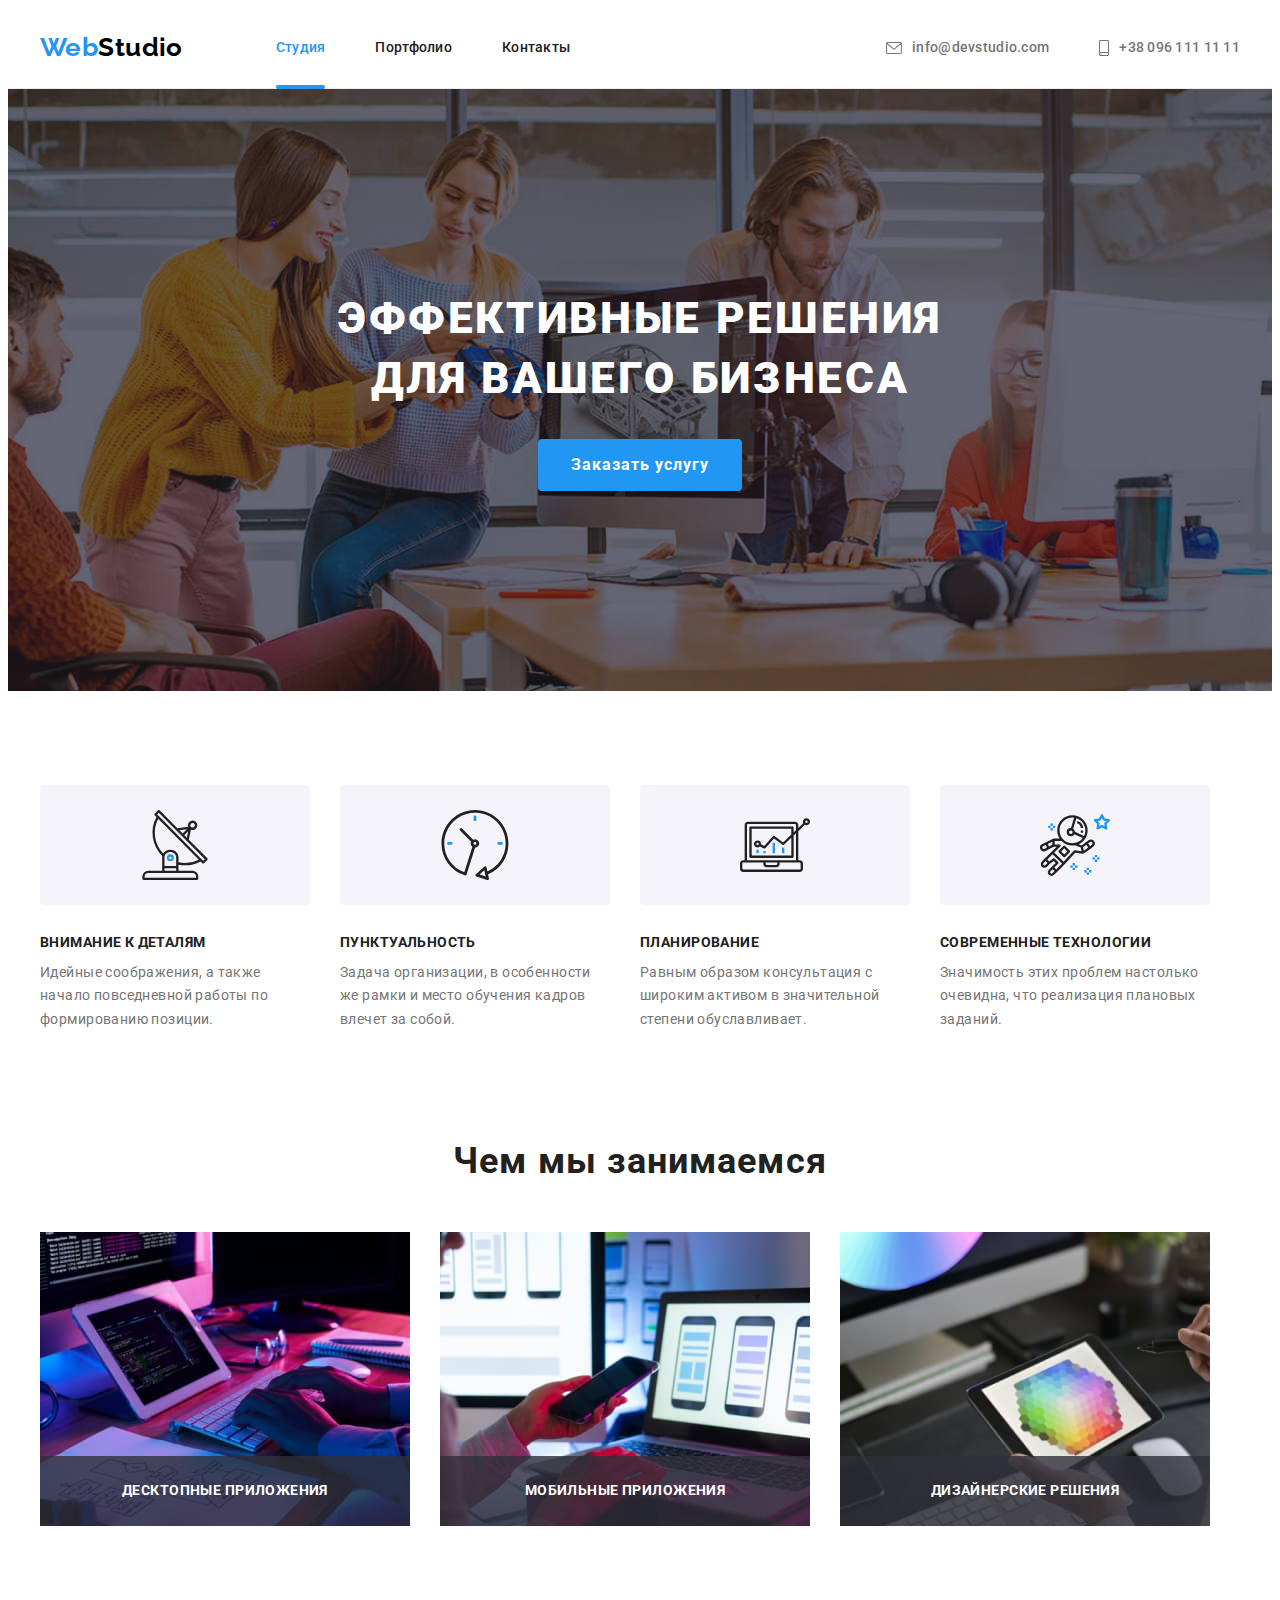
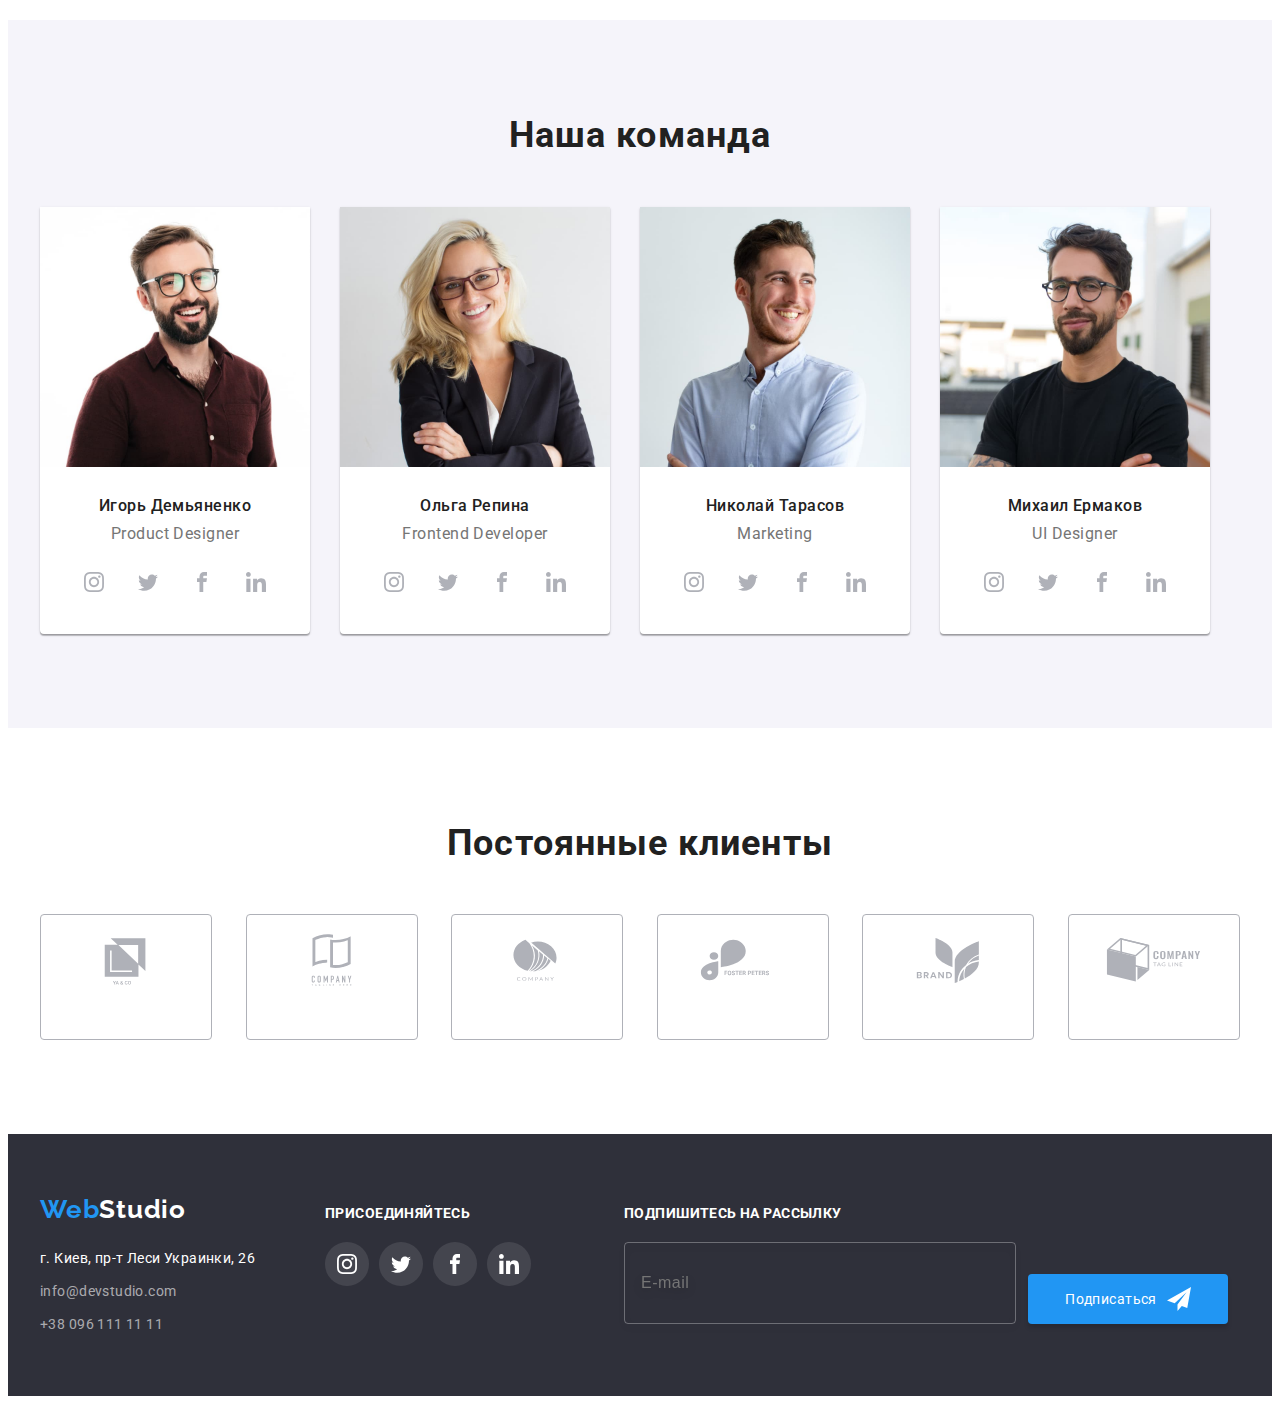
==== index.html @ 2b1c8b87 "add files" ====
<!DOCTYPE html>
<html lang="ru">
<head>
    <meta charset="UTF-8">
    <meta http-equiv="X-UA-Compatible" content="IE=edge">
    <meta name="viewport" content="width=device-width, initial-scale=1.0">
    <title>Главная страница</title>
    <link href="https://fonts.googleapis.com/css2?family=Raleway:wght@700&family=Roboto:wght@400;500;700;900&display=swap" rel="stylesheet">
    <link rel="stylesheet" href="https://cdnjs.cloudflare.com/ajax/libs/modern-normalize/1.1.0/modern-normalize.min.css" integrity="sha512-wpPYUAdjBVSE4KJnH1VR1HeZfpl1ub8YT/NKx4PuQ5NmX2tKuGu6U/JRp5y+Y8XG2tV+wKQpNHVUX03MfMFn9Q==" crossorigin="anonymous" referrerpolicy="no-referrer" />
    <link rel="stylesheet" href="./css/styles.css">
</head>
<body>
   
    <!-- Шапка сайта -->
    <header class="main-nav">
        <div class="container main-menu">
            <nav>
                <a href="./index.html" class="logo">Web<span class="half-logo">Studio</span></a>

                <ul class="site-nav">
                    <li class="site-nav__item item"><a href="./index.html" class="site-nav__link list current">Студия
                    </a></li>
                    <li class="site-nav__item item"><a href="./portfolio.html" class="site-nav__link list">Портфолио</a></li>
                    <li class="site-nav__item item"><a href="" class="site-nav__link list">Контакты</a></li>
                </ul>
            </nav>

            <ul class="contact-nav">
                <li class="item email contact-item"><a href="mailto:info@devstudio.com" class="contact-mail list">
                    <svg class="mail-icon" width="16" height="12">
                        <use href="./images/icons.svg#icon-envelope"></use>
                      </svg>
                    info@devstudio.com</a></li>
                <li class="item contact-item"><a href="tel:380961111111" class="contact-phone list">
                    <svg class="phone-icon" width="10" height="16">
                        <use href="./images/icons.svg#icon-smartphone"></use>
                    </svg>
                    +38 096 111 11 11</a></li>
            </ul>

        </div>
    </header>


    <main>

        <!-- Эффективные решения для вашего бизнеса -->
        <section class="hero">
            <div class="container overlay">
                <h1 class="hero-title">Эффективные решения для вашего бизнеса</h1>
                <button type="button" class="button hero-button" data-modal-open>Заказать услугу</button>
            </div>
        </section>

        <!-- Особенности -->
        <section class="section feature">
            <div class="container">
                <h2 class="section-title visually-hidden">Особенности</h2>
                <ul class="feature-list">
                    <li class="item">
                        <div class="svg-container">
                            <svg class="antenna-icon" width="70" height="70">
                                <use href="./images/icons.svg#icon-antenna"></use>
                            </svg>
                        </div>
                        <h3 class="title">Внимание к деталям</h3>
                        <p class="paragraph">Идейные соображения, а также начало повседневной работы по формированию позиции.</p>
                    </li>
                    <li class="item">
                        <div class="svg-container">
                            <svg class="clock-icon" width="70" height="70">
                                <use href="./images/icons.svg#icon-clock"></use>
                            </svg>
                        </div>
                        <h3 class="title">Пунктуальность</h3>
                        <p class="paragraph">Задача организации, в особенности же рамки и место обучения кадров влечет за собой.</p>
                    </li>
                    <li class="item">
                        <div class="svg-container">
                            <svg class="diagram-icon" width="70" height="70">
                                <use href="./images/icons.svg#icon-diagram"></use>
                            </svg>
                        </div>
                        <h3 class="title">Планирование</h3>
                        <p class="paragraph">Равным образом консультация с широким активом в значительной степени обуславливает.</p>
                    </li>
                    <li class="item">
                        <div class="svg-container">
                            <svg class="astronaut-icon" width="70" height="70">
                                <use href="./images/icons.svg#icon-astronaut"></use>
                            </svg>
                        </div>
                        <h3 class="title">Современные технологии</h3>
                        <p class="paragraph">Значимость этих проблем настолько очевидна, что реализация плановых заданий.</p>
                    </li>
                </ul>
            </div>
        </section>

        <!-- Чем мы занимаемся -->
        <section class="section profession">
            <div class="container">
                <h2 class="section-title">Чем мы занимаемся</h2>
                <ul class="profession-list">
                    <li class="item work-tab">
                      <div class="work-tab">
                        <img src="./images/what_are_we_doing_1.jpg" alt="Создания алгоритмов решения проблем" width="370">
                        <p class="work-top-text">Десктопные приложения</p>
                    </div>
                    </li>
                    <li class="item work-tab">
                      <img src="./images/what_are_we_doing_2.jpg" alt="Создания адаптивных сайтов" width="370">
                      <p class="work-top-text">Мобильные приложения</p>
                    </li>
                    <li class="item work-tab">
                      <img src="./images/what_are_we_doing_3.jpg" alt="Дизайн сайтов" width="370">
                      <p class="work-top-text">Дизайнерские решения</p>
                    </li>
                </ul>
            </div>
        </section>

        <!-- Наша команда -->
        <section class="section team">
            <div class="container">
                <h2 class="section-title">Наша команда</h2>
                <ul class="team-list">
                    <li class="team-card">
                        <img src="./images/our_team_1.jpg" alt="Игорь Демьяненко" width="270">
                        <div class="team-container">
                            <h3>Игорь Демьяненко</h3>
                            <p>Product Designer</p>
                            <ul class="team-soc-list list">
                                <li class="team-soc-item"><a href="" class="team-soc-link link">
                                    <svg class="team-soc-icon" width="20" height="20">
                                        <use href="./images/icons.svg#icon-instagram"></use>
                                    </svg>
                                </a></li>
                                <li class="team-soc-item"><a href="" class="team-soc-link link">
                                    <svg class="team-soc-icon" width="20" height="20">
                                        <use href="./images/icons.svg#icon-twitter"></use>
                                    </svg>
                                </a></li>
                                <li class="team-soc-item"><a href="" class="team-soc-link link">
                                    <svg class="team-soc-icon" width="20" height="20">
                                        <use href="./images/icons.svg#icon-facebook" width="20" height="20"></use>
                                    </svg>
                                </a></li>
                                <li class="team-soc-item"><a href="" class="team-soc-link link">
                                    <svg class="team-soc-icon" width="20" height="20">
                                        <use href="./images/icons.svg#icon-linkedin"></use>
                                    </svg>
                                </a></li>
                            </ul>
                        </div>
                    </li>
                    <li class="team-card">
                        <img src="./images/our_team_2.jpg" alt="Ольга Репина" width="270">
                        <div class="team-container">
                            <h3>Ольга Репина</h3>
                            <p>Frontend Developer</p>
                            <ul class="team-soc-list list">
                                <li class="team-soc-item"><a href="" class="team-soc-link link">
                                    <svg class="team-soc-icon" width="20" height="20">
                                        <use href="./images/icons.svg#icon-instagram"></use>
                                    </svg>
                                </a></li>
                                <li class="team-soc-item"><a href="" class="team-soc-link link">
                                    <svg class="team-soc-icon" width="20" height="20">
                                        <use href="./images/icons.svg#icon-twitter"></use>
                                    </svg>
                                </a></li>
                                <li class="team-soc-item"><a href="" class="team-soc-link link">
                                    <svg class="team-soc-icon" width="20" height="20">
                                        <use href="./images/icons.svg#icon-facebook" width="20" height="20"></use>
                                    </svg>
                                </a></li>
                                <li class="team-soc-item"><a href="" class="team-soc-link link">
                                    <svg class="team-soc-icon" width="20" height="20">
                                        <use href="./images/icons.svg#icon-linkedin"></use>
                                    </svg>
                                </a></li>
                            </ul>
                        </div>
                    </li>
                    <li class="team-card">
                        <img src="./images/our_team_3.jpg" alt="Николай Тарасов" width="270">
                        <div class="team-container">
                            <h3>Николай Тарасов</h3>
                            <p>Marketing</p>
                            <ul class="team-soc-list list">
                                <li class="team-soc-item"><a href="" class="team-soc-link link">
                                    <svg class="team-soc-icon" width="20" height="20">
                                        <use href="./images/icons.svg#icon-instagram"></use>
                                    </svg>
                                </a></li>
                                <li class="team-soc-item"><a href="" class="team-soc-link link">
                                    <svg class="team-soc-icon" width="20" height="20">
                                        <use href="./images/icons.svg#icon-twitter"></use>
                                    </svg>
                                </a></li>
                                <li class="team-soc-item"><a href="" class="team-soc-link link">
                                    <svg class="team-soc-icon" width="20" height="20">
                                        <use href="./images/icons.svg#icon-facebook" width="20" height="20"></use>
                                    </svg>
                                </a></li>
                                <li class="team-soc-item"><a href="" class="team-soc-link link">
                                    <svg class="team-soc-icon" width="20" height="20">
                                        <use href="./images/icons.svg#icon-linkedin"></use>
                                    </svg>
                                </a></li>
                            </ul>
                        </div>
                    </li>
                    <li class="team-card">
                        <img src="./images/our_team_4.jpg" alt="Михаил Ермаков" width="270">
                        <div class="team-container">
                            <h3>Михаил Ермаков</h3>
                            <p>UI Designer</p>
                            <ul class="team-soc-list list">
                                <li class="team-soc-item"><a href="" class="team-soc-link link">
                                    <svg class="team-soc-icon" width="20" height="20">
                                        <use href="./images/icons.svg#icon-instagram"></use>
                                    </svg>
                                </a></li>
                                <li class="team-soc-item"><a href="" class="team-soc-link link">
                                    <svg class="team-soc-icon" width="20" height="20">
                                        <use href="./images/icons.svg#icon-twitter"></use>
                                    </svg>
                                </a></li>
                                <li class="team-soc-item"><a href="" class="team-soc-link link">
                                    <svg class="team-soc-icon" width="20" height="20">
                                        <use href="./images/icons.svg#icon-facebook" width="20" height="20"></use>
                                    </svg>
                                </a></li>
                                <li class="team-soc-item"><a href="" class="team-soc-link link">
                                    <svg class="team-soc-icon" width="20" height="20">
                                        <use href="./images/icons.svg#icon-linkedin"></use>
                                    </svg>
                                </a></li>
                            </ul>
                    </div>
                    </li>
                </ul>
            </div>
        </section>
        <section class="clients section">
          <div class="container">
            <h2 class="section-title">Постоянные клиенты</h2>
            <ul class="clients-list list">
              <li class="clients-item">
                <a href="" class="clients-link link">
                  <svg class="clients-icon" width="106" height="60">
                    <use href="./images/icons.svg#logo-1"></use>
                  </svg>
                </a>
              </li>
              <li class="clients-item">
                <a href="" class="clients-link link">
                  <svg class="clients-icon" width="106" height="60">
                    <use href="./images/icons.svg#logo-2"></use>
                  </svg>
                </a>
              </li>
              <li class="clients-item">
                <a href="" class="clients-link link">
                  <svg class="clients-icon" width="106" height="60">
                    <use href="./images/icons.svg#logo-3"></use>
                  </svg>
                </a>
              </li>
              <li class="clients-item">
                <a href="" class="clients-link link">
                  <svg class="clients-icon" width="106" height="60">
                    <use href="./images/icons.svg#logo-4"></use>
                  </svg>
                </a>
              </li>
              <li class="clients-item">
                <a href="" class="clients-link link">
                  <svg class="clients-icon" width="106" height="60">
                    <use href="./images/icons.svg#logo-5"></use>
                  </svg>
                </a>
              </li>
              <li class="clients-item">
                <a href="" class="clients-link link">
                  <svg class="clients-icon" width="106" height="60">
                    <use href="./images/icons.svg#logo-6"></use>
                  </svg>
                </a>
              </li>
            </ul>
          </div>
        </section>
    </main>    

    <!-- Подвал сайту -->
    <footer class="footer">
        <div class="container footer-flex">

          <div>
            <a href="index.html" class="footer-logo link"><span class="footer-half-logo">Web</span>Studio</a>
            <address>
              <p class="footer-address">г. Киев, пр-т Леси Украинки, 26</p>
            </address>
            <ul class="footer-list">
              <li class="footer-item">
                <a href="mailto:info@devstudio.com" class="footer-post link">info@devstudio.com</a>
              </li>
              <li><a href="tel:+380961111111" class="footer-tel link">+38 096 111 11 11</a></li>
            </ul>
          </div>

          <div class="footer-soc">
            <h3 class="footer-soc-title">присоединяйтесь</h3>
            <ul class="footer-soc-list">
              <li class="footer-soc-item">
                <a href="" class="footer-soc-link link">
                  <svg class="footer-soc-icon" width="20" height="20">
                    <use href="./images/icons.svg#icon-instagram"></use>
                  </svg>
                </a>
              </li>
              <li class="footer-soc-item">
                <a href="" class="footer-soc-link link">
                  <svg class="footer-soc-icon" width="20" height="20">
                    <use href="./images/icons.svg#icon-twitter"></use>
                  </svg>
                </a>
              </li>
              <li class="footer-soc-item">
                <a href="" class="footer-soc-link link">
                  <svg class="footer-soc-icon" width="20" height="20">
                    <use href="./images/icons.svg#icon-facebook"></use>
                  </svg>
                </a>
              </li>
              <li class="footer-soc-item">
                <a href="" class="footer-soc-link link">
                  <svg class="footer-soc-icon" width="20" height="20">
                    <use href="./images/icons.svg#icon-linkedin"></use>
                  </svg>
                </a>
              </li>
            </ul>
          </div>

          <div class="footer-mailing">
            <h3 class="footer-mailing-title">Подпишитесь на рассылку</h3>
            <form class="form-mailing">
              <input type="email" 
              placeholder="E-mail" 
              name="footer-mail" 
              class="footer-mail">
              <button type="submit" class="button footer-button">Подписаться
                <svg class="send-icon" width="24" height="24">
                  <use href="./images/icons.svg#icon-send-telegram"></use>
                </svg>
              </button>
            </form>
          </div>

        </div>
      </footer>
      
      <div class="backdrop is-hidden" data-modal>
        <div class="modal">
          <button data-modal-close type="button" class="close-button">
            <svg class="modal-icon" width="18" height="18">
              <use href="./images/icons.svg#icon-close"></use>
            </svg>
          </button>

          <p class="modal-title">Оставьте, свои данные, мы вам перезвоним</p>
          <form class="modal-form">
            <div class="form-field">   
              <label for="name" class="form-label">Имя</label>  
              <div class="input-wrap">   
                <input 
                type="text" 
                class="modal-input" 
                name="user-name" 
                id="user-name"
                required>
                <svg class="form-icon" width="15" height="12">
                  <use href="./images/icons.svg#icon-person"></use>
              </svg>
            </div>   
            </div>

            <div class="form-field">  
              <label for="phone" class="form-label">Телефон</label>
              <div class="input-wrap">   
                <input 
                type="tel" 
                class="modal-input"  
                name="user-phone" 
                id="user-phone"
                required>
                <svg class="form-icon" width="15" height="12">
                  <use href="./images/icons.svg#icon-phone"></use>
              </svg>
            </div>  
            </div>

            <div class="form-field">  
              <label for="user-email" class="form-label">Почта</label>
              <div class="input-wrap"> 
                <input 
                type="email" 
                class="modal-input" 
                name="user-email" 
                id="user-email"
                required>
                <svg class="form-icon" width="15" height="12">
                  <use href="./images/icons.svg#icon-email"></use>
              </svg>
            </div>
            </div>

            <div class="form-field">  
              <label for="modal-text" class="form-label">Комментарий</label>
              <textarea 
              name="modal-text" 
              id="modal-text" 
              class="modal-text"
              placeholder="Введите текст"></textarea>
            </div>
            

            <div class="form-field modal-check">  
              <input 
              type="checkbox"
              id="privacy"
              class="input-check visually-hidden"
              name="privacy">
              <label for="privacy" class="check-text">
                <span>
                  <svg class="check-icon" width="16" height="15">
                    <use href="./images/icons.svg#icon-check"></use>
                </svg>
                </span>
                Соглашаюсь с рассылкой и принимаю&nbsp<a href="">Условия договора</a></label>
            </div>

            <button type="submit" class="modal-button">Отправить</button>
          </form>
        </div>
      </div>
      <script src="./js/modal.js"></script>
</body>
</html>
---- css/styles.css ----
:root{
    --primary-text-color:#212121;
    --primary-bg-color:#FFFFFF;
    --accent-color:#2196F3;
    --secondary-text-color:#757575;
    --secondary-bg-color:#2F303A;

}

body{
    background:var(--primary-bg-color);
    color: var(--secondary-text-color);
    font-family: Roboto, sans-serif;
    letter-spacing: 0.03em;
    font-size: 14px;
}

a{
    text-decoration: none;
}

img{
    display: block;
    max-width: 100%;
    height: auto;
}

ul{
    list-style: none;
    margin: 0;
    padding: 0;
}

.visually-hidden { 
    position: absolute; 
    width: 1px; 
    height: 1px; 
    margin: -1px; 
    border: 0; 
    padding: 0; 
    white-space: nowrap; 
    clip-path: inset(100%); 
    clip: rect(0 0 0 0); 
    overflow: hidden; 
}

/* Основной контейнер */
.container{
    width: 1200px;
    padding-left: 15px;
    padding-right: 15px;
    margin-left: auto;
    margin-right: auto;
}

/* Section */
.section-title{
    margin-top:0;
    margin-bottom:50px;
    color: var(--primary-text-color);
    
    font-weight: 700;
    font-size: 36px;
    line-height: 1.17;
    text-align: center;
    letter-spacing: 0.03em;
}
/* Header */
header{
    border-bottom:1px solid #ECECEC;
        align-items: center;
        margin-top: 0;
    }
.main-menu{
    display: flex;
}
/* Logo */
.logo{
    display: block;
    margin-right: 93px;
    padding: 24px 0 25px 0;
    color: var(--accent-color);
    font-family: Raleway, normal;
    font-size: 26px;
    line-height: 1.19;
    font-weight: 700;
}

.half-logo{
    color: #000000;
}

/* Site nav */
nav{
    display: flex;
    align-items: center;
}

.main-nav{
    display: flex;
    align-items: center;
}

.email{
    margin-right: 50px;
}

.contact-mail,
.contact-phone {
  display: flex;
  align-items: center;
  padding: 32px 0;

  color: var(--secondary-text-color);
}

.contact-mail:hover,
.contact-phone:hover,
.contact-mail:focus,
.contact-phone:focus {
  color: var(--accent-color);
}

.mail-icon,
.phone-icon {
  margin-right: 10px;
  fill: currentColor;
}
.site-nav.current {
    color: var(--accent-color);
  }

.site-nav{
    display: flex;
    margin:0; 
}

.site-nav .item + .item {
	margin-left: 50px;
}

.site-nav .list{
    position: relative;
  
    transition-property: color;
    transition-duration: 250ms;
    transition-timing-function: cubic-bezier(0.4, 0, 0.2, 1);

    display: block;
    padding:32px 0;
    color: var(--primary-text-color);
    font-weight: 500;
    font-size: 14px;
    line-height: 1.14;
    letter-spacing: 0.02em;
}

.site-nav .list.current::after {
    position: absolute;
    bottom: -1px;
    left: 0;

    content: '';
    width: 100%;
    height: 4px;
    background-color: var(--accent-color);
    border-radius: 2px;
}

.site-nav .list:hover,
.site-nav .list:focus {
  color: var(--accent-color);
}

.contact-nav{
    display: flex;
    margin-left: auto;
}

.contact-nav .item:not(:last-child){
    margin-right: 50px;
}
.site-nav .list.current,
.contact-nav .list.current{
    color:var(--accent-color);
}

.contact-nav .list:hover,
.contact-nav .list:focus{
    color:var(--accent-color);
}

.contact-nav .list{
    display: flex;
    padding: 32px 0; 
    color: var(--secondary-text-color);
    font-weight: 500;
    font-size: 14px;
    line-height: 1.14;
    letter-spacing: 0.02em;
}
  
/* Hero */
.hero{
    padding: 200px 0;
    text-align: center;     
    background-color: var(--secondary-bg-color);
    background-image: linear-gradient(
        rgba(47, 48, 58, 0.4),
        rgba(47, 48, 58, 0.4)
         ), 
        url(../images/overlay.jpg);
    background-repeat: no-repeat;
    background-position: center;
    background-size: cover;
    letter-spacing: 0.06em;
}

.hero-title {
    padding:0;
    margin: 0 auto 30px auto;
    width: 696px;
    color: var(--primary-bg-color);
    font-weight: 900;
    font-size: 44px;
    line-height: 1.36;
    letter-spacing: 0.06em;
    text-transform: uppercase;
    text-align: center;
    margin-bottom: 30px;
}

/* Button */
.button{
    border-radius: 4px;
    min-width: 200px;
    padding: 10px 32px;
    background-color: var(--accent-color);
    cursor: pointer;
    margin: 0 auto;
    display: block;
    font-family: inherit;
    border: 1px solid transparent;
}
.hero-button{
    color:var(--primary-bg-color);
    text-align: center;
    font-weight: 700;
    font-size: 16px;
    line-height: 1.87;
    display: flex;
    align-items: center;
    text-align: center;
    letter-spacing: 0.06em;
}

.hero-button:hover,
.hero-button:focus{
    background-color:#188CE8;
}

.modal-button:hover,
.modal-button:focus{
    background-color:#188CE8;
}

.modal-button{
    border-radius: 4px;
    min-width: 200px;
    color:var(--primary-bg-color);
    font-weight: 700;
    font-size: 16px;
    line-height: 1.87;

    display: flex;
    align-items: center;
    text-align: center;
    letter-spacing: 0.06em;

    padding: 10px 55px 10px 56px;
    background-color: var(--accent-color);
    cursor: pointer;
    margin: 0 auto;
    display: block;
    font-family: inherit;
    border: 1px solid transparent;

box-shadow: 0px 4px 4px rgba(0, 0, 0, 0.15);
border-radius: 4px;
  
/* width: 89px;
height: 30px; */
}

.footer-button{
    display: flex;
  align-items: center;
  justify-content: center;
  padding: 0;
    width: 200px;
    height: 50px;
    background: #2196F3;
    box-shadow: 0px 4px 4px rgba(0, 0, 0, 0.15);
    border-radius: 4px;
    cursor: pointer;
    margin-left: 12px;
    color: white;

    font-size: 14px;
    line-height: 1.72;
    letter-spacing: 0.03em;
    font:inherit;
  
}

.send-icon {
    margin-left: 10px;
  }

/* Feature */
.feature{
    padding: 94px 0;
}
.feature-list{
    display: flex;
    margin: 0;
    padding:0;
}

.feature-list .item{
    width: 270px;
    
}
.feature-list .item+ .item {
margin-left: 30px;
}

.feature-list .title{
    margin-top:0;
    margin-bottom: 10px;

    color: var(--primary-text-color);
    font-weight: 700;
    font-size: 14px;
    line-height: 1.14;
    letter-spacing: 0.03em;
    text-transform: uppercase;
}

.feature-list p{
    margin-top:0;

    font-size: 14px;
    line-height: 1.71;
    letter-spacing: 0.03em;
    color: var(--secondary-text-color);
}

.svg-container {
    display: flex;
    justify-content: center;
    align-items: center;
  
    margin-bottom: 30px;
    height: 120px;
  
    background-color: #f5f4fa;
    border-radius: 4px;
    
  }
/* Чем занимашся */
.profession{
    padding-bottom: 94px;
}
.profession ul{
    display:flex;
    flex-wrap: wrap;
}

.profession-list .item:not(:last-child){
    margin-right: 30px;
}

 
.work-tab {
    position: relative;
}

.work-top-text {
    position: absolute;
    bottom: 0;
    left: 0;

    display: flex;
    align-items: center;
    justify-content: center;

    width: 100%;
    height: 70px;

    margin: 0;
    padding: 0;
    font-weight: 700;
    font-size: 14px;
    line-height: 1.14;
    letter-spacing: 0.03em;
    text-transform: uppercase;

    background-color: rgba(47, 48, 58, 0.8);
    color: var(--primary-bg-color);
}

/* Our team */
.team{
    padding: 94px 0;
    background-color: #F5F4FA;
}
.team .container {
    flex-direction: column;
}

.team ul{
    display:flex;
}

.team-card{
    background: var(--primary-bg-color);
    width: 270px;
        overflow: hidden;

}
.team-list .team-card:not(:last-child){
    margin-right: 30px;
}

.team-container{
    padding: 30px 0;
}
.team-card{
    box-shadow: 0px 1px 3px rgba(0, 0, 0, 0.12), 0px 1px 1px rgba(0, 0, 0, 0.14), 0px 2px 1px rgba(0, 0, 0, 0.2);
    border-radius: 0px 0px 4px 4px;
}

.team-card h3{
    padding: 0;
    margin: 0  0 10px 0;
    font-weight: 500;
    font-size: 16px;
    line-height: 1.18;
    text-align: center;
    letter-spacing: 0.03em;
    color: var(--primary-text-color);
}

.team-card p{
    margin: 0;
    padding: 0;
    font-size: 16px;
    line-height: 1.18;
    text-align: center;
    letter-spacing: 0.03em;
    color: var(--secondary-text-color);
}
.team-soc-list{
    display:flex;
    margin-top: 16px;
    justify-content: center;
}

.team-soc-link{
    transition-property: color, background-color;
    transition-duration: 250ms;
    transition-timing-function: cubic-bezier(0.4, 0, 0.2, 1);

    display:flex;
    align-items: center;
    justify-content: center;
    width: 100%;
    height: 100%;
    border-radius: 50%;
}

.team-soc-item{
    width: 44px;
    height: 44px;
    margin-left: 10px;
}

.team-soc-icon{
    fill:#AFB1B8;
}

.team-soc-item:first-child{
    margin-left: 0;
}

.team-soc-link:hover, 
.team-soc-link:focus {
    background-color: var(--accent-color);
}

.team-soc-link:hover .team-soc-icon, 
.team-soc-link:focus .team-soc-icon{
    fill:var(--primary-bg-color);
}


/* CLIENTS */
.clients {
    padding: 94px 0;
    background: var(--primary-bg-color);
  }

.clients-list {
  display: flex;
  flex-wrap: wrap;
  justify-content: space-between;

}

.clients-link {
transition-property: color, background-color;
transition-duration: 250ms;
transition-timing-function: cubic-bezier(0.4, 0, 0.2, 1);

  display: flex;
  width: 170px;
  height: 92px;
  padding-top: 16px;
  padding-bottom: 16px;
  justify-content: center;
  border: 1px solid #AFB1B8;
  border-radius: 4px;
  color: #AFB1B8;
}

.clients-icon {
  fill: currentColor;

}

.clients-link:hover,
.clients-link:focus {
  border: 1px solid var(--accent-color);
  color: var(--accent-color);
  outline: none;
}

/* Footer */
.footer {
    padding-top: 60px;
    padding-bottom: 60px;
    background-color: var(--secondary-bg-color) 
  }
  
  .footer-flex {
    display: flex;
    align-items: baseline;
  }
  .footer-half-logo{
    color: var(--accent-color);
  }

  .footer-logo {
    display: inline-block;
    margin-bottom: 20px;
  
    font-family: 'Raleway';
    font-weight: 700;
    font-size: 26px;
    line-height: 1.2;
    letter-spacing: 0.03em;
  
    color: var(--primary-bg-color);
  }
  
  address {
    font-style: normal;
    margin: 0;
  }
  
  .footer-address {
    margin:0 0 9px 0;
    font-size: 14px;
    line-height: 1.72;
    letter-spacing: 0.03em;
  
    color: var(--primary-bg-color);
  }
  
  .footer-post,
  .footer-tel {
    font-size: 14px;
    line-height: 1.72;
    letter-spacing: 0.03em;
  
    color: rgba(255, 255, 255, 0.6);
  }
  
  .footer-post:hover,
  .footer-post:focus {
    color: var(--accent-color);
  }
  
  .footer-tel:hover,
  .footer-tel:focus {
    color: var(--accent-color);
  }
  
  .footer-soc {
    margin-left: 70px;
  }
  
  .footer-soc-list {
    display: flex;
  }
  
  .footer-item:not(:last-child) {
    margin-bottom: 9px;
  }
  
  .footer-soc-title,
  .footer-mailing-title {
    margin-bottom: 20px;
    margin-top: 0;
  
    font-size: 14px;
    line-height: 1.14;
    letter-spacing: 0.03em;
    text-transform: uppercase;
  
    color: var(--primary-bg-color);
  }
  
  .footer-soc-item {
    width: 44px;
    height: 44px;
    margin-left: 10px;
  }
  
  .footer-soc-item:first-child {
    margin-left: 0;
  }
  
  .footer-soc-link {
    transition-property: color, background-color;
    transition-duration: 250ms;
    transition-timing-function: cubic-bezier(0.4, 0, 0.2, 1);
    
    display: flex;
    align-items: center;
    justify-content: center;
  
    width: 100%;
    height: 100%;
  
    border-radius: 50%;
    color: var(--primary-bg-color);
    background-image: radial-gradient(rgba(255, 255, 255, 0.1), rgba(255, 255, 255, 0.1));
  }
  
  .footer-soc-icon {
    fill: currentColor;
  }
  
  .footer-soc-link:hover,
  .footer-soc-link:focus {
    background-color: var(--accent-color);
    color: var(--primary-bg-color);
  }
.form-mailing{
    display: flex;
    align-items: flex-end;
}
.footer-mail-icon{
    fill: currentColor;
    padding-left: 10px;
    align-items: center;
    justify-content: center;
}

.footer-mail{
    width: 358px;
    height: 50px;
    border: 1px solid rgba(255, 255, 255, 0.3);
    filter: drop-shadow(0px 4px 4px rgba(0, 0, 0, 0.15));
    border-radius: 4px;
    background-color: transparent;
    /* padding-left: 16px; */
    padding: 15px 16px;
    font-weight: 400;
    font-size: 16px;
    line-height: 1.25;
    display: flex;
    align-items: center;
    letter-spacing: 0.03em;
    filter: drop-shadow(var((0px 4px 4px rgba(0, 0, 0, 0.15))));

color: rgba(255, 255, 255, 0.6);
}
.footer-mailing{
    margin-left: 93px;
}
/* Backdrop */
.backdrop {
    position: fixed;
    top: 0;
    left: 0;
    width: 100%;
    height: 100%;
    background-color: rgba(0, 0, 0, 0.2);

    opacity: 1;
    transition: opacity 250ms cubic-bezier(0.4, 0, 0.2, 1);
}

.backdrop.is-hidden {
    opacity: 0;
    pointer-events: none;
}

.backdrop.is-hidden .modal {
    transform: translate(-50%, -50%) scale(0.5);
}

.modal {
    position: absolute;
    top: 50%;
    left: 50%;
    transform: scale(1) translate(-50%, -50%);

    width: 528px;
    height: 581px;
    background-color: #ffffff;
    box-shadow: 0px 1px 3px rgba(0, 0, 0, 0.12), 0px 1px 1px rgba(0, 0, 0, 0.14),
        0px 2px 1px rgba(0, 0, 0, 0.2);
    border-radius: 4px;

    transition: 250ms cubic-bezier(0.4, 0, 0.2, 1);
    padding: 40px 39px 40px 41px;
}

.modal-title{
    font-size: 20px;
    line-height: 1.04;
    font-weight: 700;
    color: var(--primary-text-color);
    margin: 0 0 12px 0;
}

.modal-input{
    width: 100%;
    height: 40px;
    border: 1px solid rgba(33, 33, 33, 0.2);
    border-radius: 4px;
    background-color: transparent;
    padding-left: 42px;
    font:inherit;
}

.close-button {
    position: absolute;
    top: 8px;
    right: 8px;

    display: flex;
    justify-content: center;
    align-items: center;
    width: 30px;
    height: 30px;

    cursor: pointer;
    background: #ffffff;
    border: 1px solid rgba(0, 0, 0, 0.1);
    border-radius: 50%;

    transition-property: fill;
    transition-duration: 250ms;
    transition-timing-function: cubic-bezier(0.4, 0, 0.2, 1);
  }
  
  .close-button:hover,
  .close-button:focus {
    fill:#2196F3;
  }

.form-icon{
    position: absolute;
    top: 50%;
    left: 15px;

    transform: translateY(-50%);

    display: inline-block;
    width: 18px;
    height: 18px;

}

.modal-input:focus{
    outline: 1px solid #2196F3;
    border-color:#2196F3;
}

.modal-input:hover + .form-icon{
	fill: #2196F3;
}

.modal-input:focus + .form-icon{
    fill: #2196F3;
}
.modal-text{
    width: 100%;
    height: 120px;
    padding-left: 16px;
    padding-top: 12px;


    border-radius: 4px;
    resize: none;
    margin-top: 4px;
    background-color: transparent;
    border: 1px solid rgba(33, 33, 33, 0.2);

}

.modal-text::placeholder {
    font-weight: 400;
    font-size: 14px;
    line-height: 1.14;
    letter-spacing: 0.01em;
    color: rgba(117, 117, 117, 0.5);
  }

.form-label{
   display: block;
   margin-bottom: 4px;

   font-weight: 400;
    font-size: 12px;
    line-height: 1.17;
letter-spacing: 0.01em;
color: #757575;
}
.input-wrap{
    position: relative;
}
.form-field{
    margin-bottom: 10px; 
} 

.check-text{
    font-weight: 400;
    font-size: 14px;
    line-height: 1.71;
    letter-spacing: 0.03em;
    color: #757575;
    display: flex;
    align-items: center;
}

.check-text a{
    color: #2196F3;
    text-decoration-line: underline;
}

/* .check-text::before{
    content: '';
    width: 20px;
    height: 20px;
    margin-right: 8px;;
    border: 1px solid rgba(33, 33, 33, 0.2);
} */
/* .input-check:checked + .check-text::after{
    background-color: red;
    background-image: url();
    background-repeat: no-repeat;
    background-position: center;
    border: none;
} */

.check-text span{
    margin-right: 8px;
    display: flex;
    align-items: center;
    justify-content: center;

}

.check-icon{

  border: 1px solid #212121;
  background-color: transparent;
  fill: transparent;
  
  transition: border 250ms cubic-bezier(0.4, 0, 0.2, 1);
} 
.modal-check {
    display: flex;
    justify-content: center;
    margin-bottom: 30px;
    margin-top:20px;
  }
.input-check:checked + .check-text span{
    background-color: #2196F3;
    border: none;

}




.modal-input:focus,
.modal-input:hover,
.modal-text:focus,
.modal-text:hover {
  border: 1px solid #2196F3;
  outline: transparent;
}

.input-check:checked + .check-text .check-icon{
    fill: white;
    border: 1px solid #2196F3;
}
.input-check:hover + .check-text .check-icon{
    fill: white;
    border: 1px solid #2196F3;
}
/* .checkbox:checked + .form-label::after{
    background-color: green;
} */

/* .form-field:focus-within >.form-icon{
    background-color: #2196F3;;
} */

/* Portfolio */
/* Filtres */
.filtres ul{
    display: flex;
    justify-content: center;
    margin: 0 auto 50px;
}

.filtres .item:not(:last-child){
    margin-right: 8px;
}

.filtres button{
    transition-property: color, background-color;
    transition-duration: 250ms;
    transition-timing-function: cubic-bezier(0.4, 0, 0.2, 1);

    padding: 6px 22px;
    border-radius: 4px;
    font-weight: 500;
    font-size: 16px;
    line-height: 1.62;
    text-align: center;
    letter-spacing: 0.03em;
    color: var(--primary-text-color);
    font-family: inherit;
    border-style: none;
    cursor: pointer;
}

.filtres button:hover,
.filtres button:focus{
    color:var(--primary-bg-color);
    background-color: var(--accent-color);
    box-shadow: 0px 1px 1px rgba(0, 0, 0, 0.12), 0px 4px 4px rgba(0, 0, 0, 0.06),
    1px 4px 6px rgba(0, 0, 0, 0.16);
}

/* Portfolio card */
.portfolio{
    padding: 94px 0;
}
.portfolio-list{
    display: flex;
    flex-wrap: wrap;
}

.card-set-item{
    background: var(--primary-bg-color);
    margin-right: 30px;
    margin-bottom: 30px;
    outline: 1px solid #EEEEEE;
}

.card-set-item:nth-child(3n){
    margin-right: 0;
}

.card-set-item:nth-last-child(-n+3){
    margin-bottom: 0;
}
.portfolio-description{
    padding: 20px 24px;
}

.card-set-item h2{
    margin: 4px 0 0 0;
    padding: 0;
    font-weight: 700;
    font-size: 16px;
    line-height: 2;
    letter-spacing: 0.06em;
    color: var(--primary-text-color);
}

.portfolio-title{
    margin: 0 0 0 0;
    font-size: 16px;
    line-height: 1.87;
    letter-spacing: 0.03em;
    color: var(--secondary-text-color);
}

.card-set-item:hover,
.card-set-item:focus {
  box-shadow: 0px 1px 1px rgba(0, 0, 0, 0.12), 0px 4px 4px rgba(0, 0, 0, 0.06),
    1px 4px 6px rgba(0, 0, 0, 0.16);
}

.portfolio-border {
    padding: 20px 24px;
  
    border: 1px solid #eeeeee;
    border-top: none;
  }
  
  .portfolio-link {
    display: block;
    transition-property: box-shadow;
    transition-duration: 250ms;
    transition-timing-function: cubic-bezier(0.4, 0, 0.2, 1);
  }
  
  .portfolio-link:hover,
  .portfolio-link:focus {
    box-shadow: 0px 1px 1px rgba(0, 0, 0, 0.12), 0px 4px 4px rgba(0, 0, 0, 0.06),
      1px 4px 6px rgba(0, 0, 0, 0.16);
  }
  
 
  .overlay-container {
    position: relative;
    overflow: hidden;
  }
  
  .portfolio-top-text {
    position: absolute;
    top: 0;
    left: 0;
  
    transform: translateY(100%);
    transition-property: transform;
    transition-duration: 250ms;
    transition-timing-function: cubic-bezier(0.4, 0, 0.2, 1);
  
    padding: 63px 24px;
    width: 100%;
    height: 100%;
    margin: 0 0 0 0;
      
    font-size: 18px;
    line-height: 1.56;
    letter-spacing: 0.03em;
  
    color: var(--primary-bg-color);
    background-color: rgba(33, 150, 243, 0.9);
  }
  
  .portfolio-link:hover .portfolio-top-text,
  .portfolio-link:focus .portfolio-top-text {
    transform: translateY(0);
  }
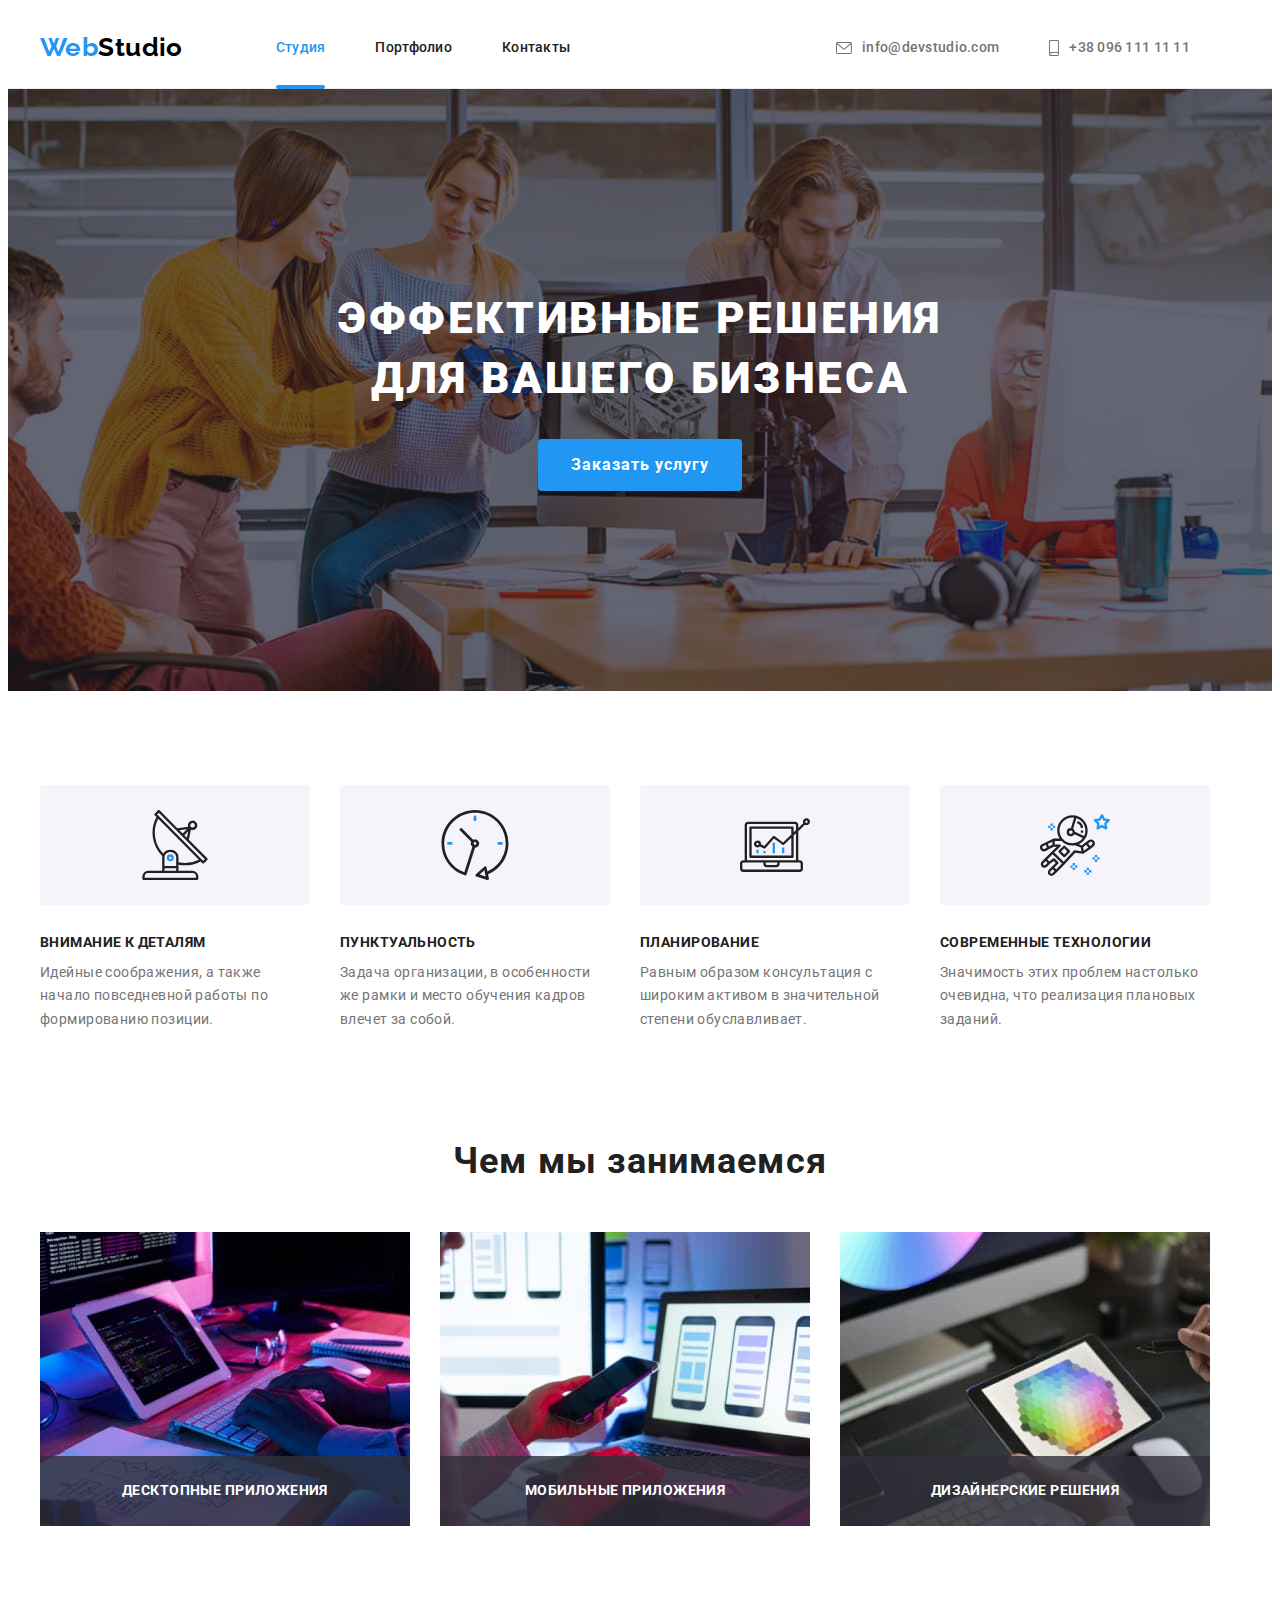
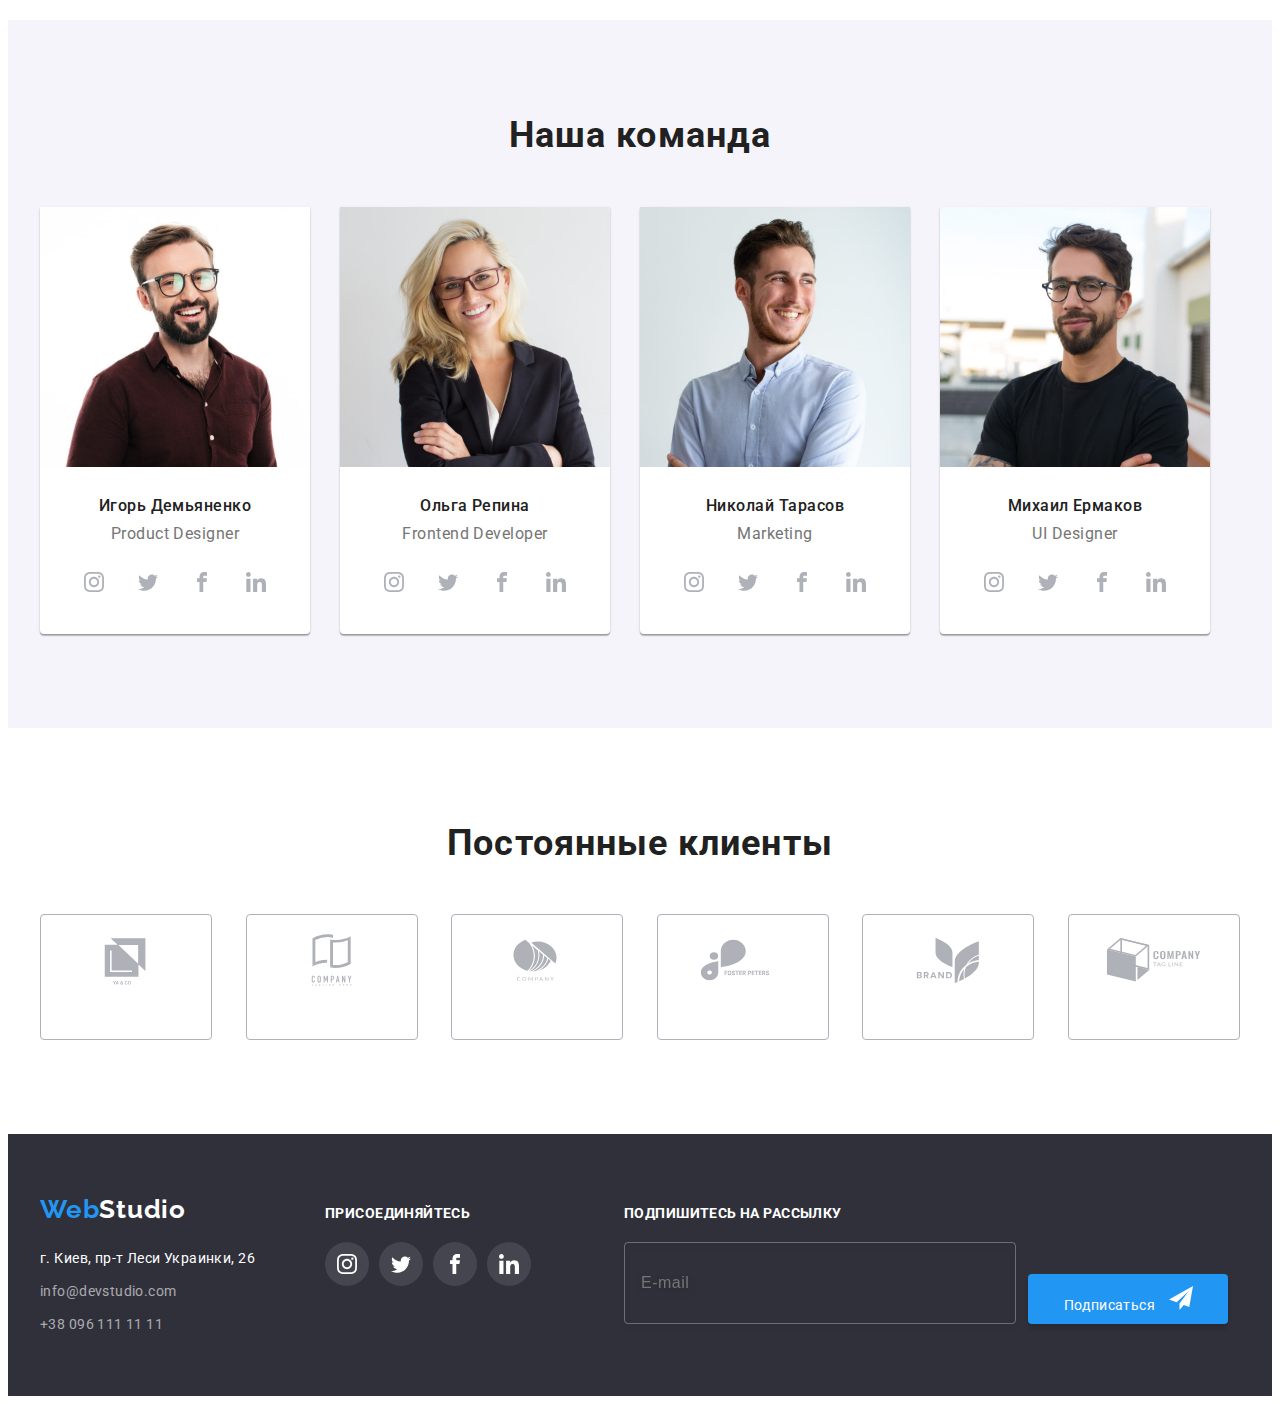
==== commit db1531e2: "bem & add new files scss" ====
--- a/index.html
+++ b/index.html
@@ -7,15 +7,15 @@
     <title>Главная страница</title>
     <link href="https://fonts.googleapis.com/css2?family=Raleway:wght@700&family=Roboto:wght@400;500;700;900&display=swap" rel="stylesheet">
     <link rel="stylesheet" href="https://cdnjs.cloudflare.com/ajax/libs/modern-normalize/1.1.0/modern-normalize.min.css" integrity="sha512-wpPYUAdjBVSE4KJnH1VR1HeZfpl1ub8YT/NKx4PuQ5NmX2tKuGu6U/JRp5y+Y8XG2tV+wKQpNHVUX03MfMFn9Q==" crossorigin="anonymous" referrerpolicy="no-referrer" />
-    <link rel="stylesheet" href="./css/styles.css">
+    <link rel="stylesheet" href="./css/main.min.css">
 </head>
 <body>
    
     <!-- Шапка сайта -->
-    <header class="main-nav">
+    <header class="header">
         <div class="container main-menu">
-            <nav>
-                <a href="./index.html" class="logo">Web<span class="half-logo">Studio</span></a>
+            <nav class="nav">
+                <a href="./index.html" class="logo nav__logo">Web<span class="half-logo">Studio</span></a>
 
                 <ul class="site-nav">
                     <li class="site-nav__item item"><a href="./index.html" class="site-nav__link list current">Студия
@@ -26,13 +26,13 @@
             </nav>
 
             <ul class="contact-nav">
-                <li class="item email contact-item"><a href="mailto:info@devstudio.com" class="contact-mail list">
-                    <svg class="mail-icon" width="16" height="12">
+                <li class="contact-nav__item item"><a href="mailto:info@devstudio.com" class="contact-nav__link list">
+                    <svg class="contact-nav__icon" width="16" height="12">
                         <use href="./images/icons.svg#icon-envelope"></use>
                       </svg>
                     info@devstudio.com</a></li>
-                <li class="item contact-item"><a href="tel:380961111111" class="contact-phone list">
-                    <svg class="phone-icon" width="10" height="16">
+                <li class="contact-nav__item item"><a href="tel:380961111111" class="contact-nav__link list">
+                    <svg class="contact-nav__icon" width="10" height="16">
                         <use href="./images/icons.svg#icon-smartphone"></use>
                     </svg>
                     +38 096 111 11 11</a></li>
@@ -46,14 +46,14 @@
 
         <!-- Эффективные решения для вашего бизнеса -->
         <section class="hero">
-            <div class="container overlay">
-                <h1 class="hero-title">Эффективные решения для вашего бизнеса</h1>
-                <button type="button" class="button hero-button" data-modal-open>Заказать услугу</button>
+            <div class="container">
+                <h1 class="hero__title">Эффективные решения для вашего бизнеса</h1>
+                <button type="button" class="button hero__button" data-modal-open>Заказать услугу</button>
             </div>
         </section>
 
         <!-- Особенности -->
-        <section class="section feature">
+        <section class="feature">
             <div class="container">
                 <h2 class="section-title visually-hidden">Особенности</h2>
                 <ul class="feature-list">
@@ -98,7 +98,7 @@
         </section>
 
         <!-- Чем мы занимаемся -->
-        <section class="section profession">
+        <section class="profession">
             <div class="container">
                 <h2 class="section-title">Чем мы занимаемся</h2>
                 <ul class="profession-list">
@@ -121,7 +121,7 @@
         </section>
 
         <!-- Наша команда -->
-        <section class="section team">
+        <section class="team">
             <div class="container">
                 <h2 class="section-title">Наша команда</h2>
                 <ul class="team-list">
@@ -244,7 +244,7 @@
                 </ul>
             </div>
         </section>
-        <section class="clients section">
+        <section class="clients">
           <div class="container">
             <h2 class="section-title">Постоянные клиенты</h2>
             <ul class="clients-list list">
--- a/css/main.min.css
+++ b/css/main.min.css
@@ -0,0 +1 @@
+:root{--primary-text-color:#212121;--primary-bg-color:#FFFFFF;--accent-color:#2196F3;--secondary-text-color:#757575;--secondary-bg-color:#2F303A;--primary-cubic-function: 250ms cubic-bezier(0.4, 0, 0.2, 1);--hero-button-hover-color: #188ce8;--svg-links-color: #afb1b8;--team-background-color: #f5f4fa;--header-border-color: #ececec;--projects-border-color: #eeeeee}body{background:var(--primary-bg-color);color:var(--secondary-text-color);font-family:Roboto,sans-serif;letter-spacing:.03em;font-size:14px}a{text-decoration:none}img{display:block;max-width:100%;height:auto}ul{list-style:none;margin:0;padding:0}.visually-hidden{position:absolute;width:1px;height:1px;margin:-1px;border:0;padding:0;white-space:nowrap;clip-path:inset(100%);clip:rect(0 0 0 0);overflow:hidden}.footer-button,.footer-mail,.footer-soc-link,.team-soc-link,.work-top-text,.svg-container,.contact-nav__link,.header,.nav,.modal-button,.hero__button,.check-text span,.check-text,.close-button{display:flex;align-items:center}.container{width:1200px;padding-left:15px;padding-right:15px;margin-left:auto;margin-right:auto}.backdrop{position:fixed;top:0;left:0;width:100%;height:100%;background-color:rgba(0,0,0,.2);opacity:1;transition:opacity var(--primary-cubic-function)}.backdrop.is-hidden{opacity:0;pointer-events:none}.backdrop.is-hidden .modal{transform:translate(-50%, -50%) scale(0.5)}.modal{position:absolute;top:50%;left:50%;transform:scale(1) translate(-50%, -50%);width:528px;height:581px;background-color:var(--primary-bg-color);box-shadow:0px 1px 3px rgba(0,0,0,.12),0px 1px 1px rgba(0,0,0,.14),0px 2px 1px rgba(0,0,0,.2);border-radius:4px;transition:var(--primary-cubic-function);padding:40px 39px 40px 41px}.modal-title{font-size:20px;line-height:1.04;font-weight:700;color:var(--primary-text-color);margin:0 0 12px 0}.modal-input{width:100%;height:40px;border:1px solid rgba(33,33,33,.2);border-radius:4px;background-color:rgba(0,0,0,0);padding-left:42px;font:inherit}.modal-input:focus,.modal-input:hover{border:1px solid var(--accent-color);outline:rgba(0,0,0,0)}.modal-text{width:100%;height:120px;padding-left:16px;padding-top:12px;border-radius:4px;resize:none;margin-top:4px;background-color:rgba(0,0,0,0);border:1px solid rgba(33,33,33,.2)}.modal-text::placeholder{font-weight:400;font-size:14px;line-height:1.14;letter-spacing:.01em;color:rgba(117,117,117,.5)}.modal-text:focus,.modal-text:hover{border:1px solid var(--accent-color);outline:rgba(0,0,0,0)}.close-button{position:absolute;top:8px;right:8px;justify-content:center;width:30px;height:30px;cursor:pointer;background:var(--primary-bg-color);border:1px solid rgba(0,0,0,.1);border-radius:50%;transition-property:fill;transition:var(--primary-cubic-function)}.close-button:hover,.close-button:focus{fill:var(--accent-color)}.form-icon{position:absolute;top:50%;left:15px;transform:translateY(-50%);display:inline-block;width:18px;height:18px}.modal-input:hover+.form-icon{fill:var(--accent-color)}.modal-input:focus+.form-icon{fill:var(--accent-color)}.form-label{display:block;margin-bottom:4px;font-weight:400;font-size:12px;line-height:1.17;letter-spacing:.01em;color:var(--secondary-text-color)}.input-wrap{position:relative}.form-field{margin-bottom:10px}.check-text{font-weight:400;font-size:14px;line-height:1.71;letter-spacing:.03em;color:var(--secondary-text-color)}.check-text a{color:var(--accent-color);text-decoration-line:underline}.check-text span{margin-right:8px;justify-content:center}.check-icon{border:1px solid var(--primary-text-color);background-color:rgba(0,0,0,0);fill:rgba(0,0,0,0);transition:border var(--primary-cubic-function)}.modal-check{display:flex;justify-content:center;margin-bottom:30px;margin-top:20px}.input-check:checked+.check-text span{background-color:var(--accent-color);border:none}.input-check:checked+.check-text .check-icon,.input-check:hover+.check-text .check-icon{fill:var(--primary-bg-color);border:1px solid var(--accent-color)}.button{border-radius:4px;min-width:200px;padding:10px 32px;background-color:var(--accent-color);cursor:pointer;margin:0 auto;display:block;font-family:inherit;border:1px solid rgba(0,0,0,0)}.hero__button{color:var(--primary-bg-color);text-align:center;font-weight:700;line-height:1.87;font-size:16px;letter-spacing:.06em}.hero__button:hover,.hero__button:focus{background-color:var(--hero-button-hover-color)}.modal-button{border-radius:4px;min-width:200px;color:var(--primary-bg-color);font-weight:700;line-height:1.87;font-size:16px;letter-spacing:.06em;text-align:center;padding:10px 55px 10px 56px;background-color:var(--accent-color);cursor:pointer;margin:0 auto;display:block;font-family:inherit;border:1px solid rgba(0,0,0,0);box-shadow:0px 4px 4px rgba(0,0,0,.15)}.modal-button:hover,.modal-button:focus{background-color:var(--hero-button-hover-color)}.section-title{margin-top:0;margin-bottom:50px;color:var(--primary-text-color);text-align:center;font-weight:700;line-height:1.17;font-size:36px;letter-spacing:.03em}.filtres ul{display:flex;justify-content:center;margin:0 auto 50px}.filtres .item:not(:last-child){margin-right:8px}.filtres button{transition-property:color,background-color;transition-duration:250ms;transition-timing-function:cubic-bezier(0.4, 0, 0.2, 1);padding:6px 22px;border-radius:4px;font-weight:500;font-size:16px;line-height:1.62;text-align:center;letter-spacing:.03em;color:var(--primary-text-color);font-family:inherit;border-style:none;cursor:pointer}.filtres button button:hover,.filtres button button:focus{color:var(--primary-bg-color);background-color:var(--accent-color);box-shadow:0px 1px 1px rgba(0,0,0,.12),0px 4px 4px rgba(0,0,0,.06),1px 4px 6px rgba(0,0,0,.16)}header{border-bottom:1px solid var(--header-border-color);align-items:center;margin-top:0}.main-menu{display:flex}.logo{display:block;margin-right:93px;padding:24px 0 25px 0;color:var(--accent-color);font-family:Raleway,normal;font-size:26px;line-height:1.19;font-weight:700}.half-logo{color:#000}.nav{display:flex}.contact-nav__item{margin-right:50px}.contact-nav__link{padding:32px 0;color:var(--secondary-text-color)}.contact-nav__link:hover,.contact-nav__link:focus{color:var(--accent-color)}.contact-nav__icon{margin-right:10px;fill:currentColor}.site-nav.current{color:var(--accent-color)}.site-nav{display:flex;margin:0}.site-nav .list{position:relative;transition-property:color;transition-duration:250ms;transition-timing-function:cubic-bezier(0.4, 0, 0.2, 1);display:block;padding:32px 0;color:var(--primary-text-color);font-weight:500;line-height:1.14;font-size:14px;letter-spacing:.02em}.site-nav .list:hover,.site-nav .list:focus{color:var(--accent-color)}.site-nav .item+.item{margin-left:50px}.site-nav .list.current::after{position:absolute;bottom:-1px;left:0;content:"";width:100%;height:4px;background-color:var(--accent-color);border-radius:2px}.contact-nav{display:flex;margin-left:auto}.contact-nav .list{display:flex;padding:32px 0;color:var(--secondary-text-color);font-weight:500;line-height:1.14;font-size:14px;letter-spacing:.02em}.contact-nav .item:not(:last-child){margin-right:50px}.site-nav .list.current,.contact-nav .list.current{color:var(--accent-color)}.contact-nav .list:hover,.contact-nav .list:focus{color:var(--accent-color)}.hero{padding:200px 0;text-align:center;background-color:var(--secondary-bg-color);background-image:linear-gradient(rgba(47, 48, 58, 0.4), rgba(47, 48, 58, 0.4)),url(../images/overlay.jpg);background-repeat:no-repeat;background-position:center;background-size:cover;letter-spacing:.06em}.hero__title{padding:0;margin:0 auto 30px auto;width:696px;color:var(--primary-bg-color);font-weight:900;line-height:1.36;font-size:44px;letter-spacing:.06em;text-transform:uppercase;text-align:center;margin-bottom:30px}.feature{padding:94px 0}.feature-list{display:flex;margin:0;padding:0}.feature-list .item{width:270px}.feature-list .title{margin-top:0;margin-bottom:10px;color:var(--primary-text-color);text-transform:uppercase;font-weight:700;line-height:1.14;font-size:14px;letter-spacing:.03em}.feature-list p{margin-top:0;font-size:14px;line-height:1.71;letter-spacing:.03em;color:var(--secondary-text-color)}.feature-list .item+.item{margin-left:30px}.svg-container{justify-content:center;margin-bottom:30px;height:120px;background-color:var(--team-background-color);border-radius:4px}.profession{padding-bottom:94px}.profession ul{display:flex;flex-wrap:wrap}.profession-list .item:not(:last-child){margin-right:30px}.work-tab{position:relative}.work-top-text{position:absolute;bottom:0;left:0;justify-content:center;width:100%;height:70px;margin:0;padding:0;font-weight:700;line-height:1.14;font-size:14px;letter-spacing:.03em;text-transform:uppercase;background-color:rgba(47,48,58,.8);color:var(--primary-bg-color)}.team{padding:94px 0;background-color:var(--team-background-color)}.team ul{display:flex}.team .container{flex-direction:column}.team-card{background:var(--primary-bg-color);width:270px;overflow:hidden;box-shadow:0px 1px 3px rgba(0,0,0,.12),0px 1px 1px rgba(0,0,0,.14),0px 2px 1px rgba(0,0,0,.2);border-radius:0px 0px 4px 4px}.team-card h3{padding:0;margin:0 0 10px 0;font-weight:500;line-height:1.18;font-size:16px;letter-spacing:.03em;text-align:center;color:var(--primary-text-color)}.team-card p{margin:0;padding:0;font-size:16px;line-height:1.18;text-align:center;letter-spacing:.03em;color:var(--secondary-text-color)}.team-list .team-card:not(:last-child){margin-right:30px}.team-container{padding:30px 0}.team-soc-list{display:flex;margin-top:16px;justify-content:center}.team-soc-link{transition-property:color,background-color;transition-duration:250ms;transition-timing-function:cubic-bezier(0.4, 0, 0.2, 1);justify-content:center;width:100%;height:100%;border-radius:50%}.team-soc-link:hover,.team-soc-link:focus{background-color:var(--accent-color)}.team-soc-item{width:44px;height:44px;margin-left:10px}.team-soc-item:first-child{margin-left:0}.team-soc-icon{fill:var(--svg-links-color)}.team-soc-link:hover .team-soc-icon,.team-soc-link:focus .team-soc-icon{fill:var(--primary-bg-color)}.clients{padding:94px 0;background:var(--primary-bg-color)}.clients-list{display:flex;flex-wrap:wrap;justify-content:space-between}.clients-link{transition-property:color,background-color;transition-duration:250ms;transition-timing-function:cubic-bezier(0.4, 0, 0.2, 1);display:flex;width:170px;height:92px;padding-top:16px;padding-bottom:16px;justify-content:center;border:1px solid var(--svg-links-color);border-radius:4px;color:var(--svg-links-color)}.clients-link:hover,.clients-link:focus{border:1px solid var(--accent-color);color:var(--accent-color);outline:none}.clients-icon{fill:currentColor}.footer{padding-top:60px;padding-bottom:60px;background-color:var(--secondary-bg-color)}.footer-flex{display:flex;align-items:baseline}.footer-half-logo{color:var(--accent-color)}.footer-logo{display:inline-block;margin-bottom:20px;font-family:"Raleway";font-weight:700;line-height:1.2;font-size:26px;letter-spacing:.03em;color:var(--primary-bg-color)}address{font-style:normal;margin:0}.footer-address{margin:0 0 9px 0;font-size:14px;line-height:1.72;letter-spacing:.03em;color:var(--primary-bg-color)}.footer-post,.footer-tel{font-size:14px;line-height:1.72;letter-spacing:.03em;color:rgba(255,255,255,.6)}.footer-post:hover,.footer-post:focus,.footer-tel:hover,.footer-tel:focus{color:var(--accent-color)}.footer-soc{margin-left:70px}.footer-soc-list{display:flex}.footer-item:not(:last-child){margin-bottom:9px}.footer-soc-title,.footer-mailing-title{margin-bottom:20px;margin-top:0;font-size:14px;line-height:1.14;letter-spacing:.03em;text-transform:uppercase;color:var(--primary-bg-color)}.footer-soc-item{width:44px;height:44px;margin-left:10px}.footer-soc-item:first-child{margin-left:0}.footer-soc-link{transition-property:color,background-color;transition-duration:250ms;transition-timing-function:cubic-bezier(0.4, 0, 0.2, 1);justify-content:center;width:100%;height:100%;border-radius:50%;color:var(--primary-bg-color);background-image:radial-gradient(rgba(255, 255, 255, 0.1), rgba(255, 255, 255, 0.1))}.footer-soc-link:hover,.footer-soc-link:focus{background-color:var(--accent-color);color:var(--primary-bg-color)}.footer-soc-icon{fill:currentColor}.form-mailing{display:flex;align-items:flex-end}.footer-mail-icon{fill:currentColor;padding-left:10px;align-items:center;justify-content:center}.footer-mail{width:358px;height:50px;border:1px solid rgba(255,255,255,.3);filter:drop-shadow(0px 4px 4px rgba(0, 0, 0, 0.15));border-radius:4px;background-color:rgba(0,0,0,0);padding:15px 16px;font-weight:400;line-height:1.25;font-size:16px;letter-spacing:.03em;color:rgba(255,255,255,.6)}.footer-mailing{margin-left:93px}.footer-button{justify-content:center;padding:0;width:200px;height:50px;background:var(--accent-color);box-shadow:0px 4px 4px rgba(0,0,0,.15);border-radius:4px;cursor:pointer;margin-left:12px;color:var(--primary-bg-color);font-size:14px;line-height:1.72;letter-spacing:.03em;font:inherit}.send-icon{margin-left:10px}.portfolio{padding:94px 0}.portfolio-list{display:flex;flex-wrap:wrap}.card-set-item{background:var(--primary-bg-color);margin-right:30px;margin-bottom:30px;outline:1px solid var(--projects-border-color)}.card-set-item h2{margin:4px 0 0 0;padding:0;color:var(--primary-text-color);font-weight:700;line-height:2;font-size:16px;letter-spacing:.06em}.card-set-item:nth-child(3n){margin-right:0}.card-set-item:nth-last-child(-n+3){margin-bottom:0}.card-set-item:hover,.card-set-item:focus{box-shadow:0px 1px 1px rgba(0,0,0,.12),0px 4px 4px rgba(0,0,0,.06),1px 4px 6px rgba(0,0,0,.16)}.portfolio-description{padding:20px 24px}.portfolio-title{margin:0 0 0 0;font-size:16px;line-height:1.87;letter-spacing:.03em;color:var(--secondary-text-color)}.portfolio-border{padding:20px 24px;border:1px solid #eee;border-top:none}.portfolio-link{display:block;transition-property:box-shadow;transition-duration:250ms;transition-timing-function:cubic-bezier(0.4, 0, 0.2, 1)}.portfolio-link:hover,.portfolio-link:focus{box-shadow:0px 1px 1px rgba(0,0,0,.12),0px 4px 4px rgba(0,0,0,.06),1px 4px 6px rgba(0,0,0,.16)}.overlay-container{position:relative;overflow:hidden}.portfolio-top-text{position:absolute;top:0;left:0;transform:translateY(100%);transition-property:transform;transition:var(--primary-cubic-function);padding:63px 24px;width:100%;height:100%;margin:0 0 0 0;font-size:18px;line-height:1.56;letter-spacing:.03em;color:var(--primary-bg-color);background-color:rgba(33,150,243,.9)}.portfolio-link:hover .portfolio-top-text,.portfolio-link:focus .portfolio-top-text{transform:translateY(0)}/*# sourceMappingURL=main.min.css.map */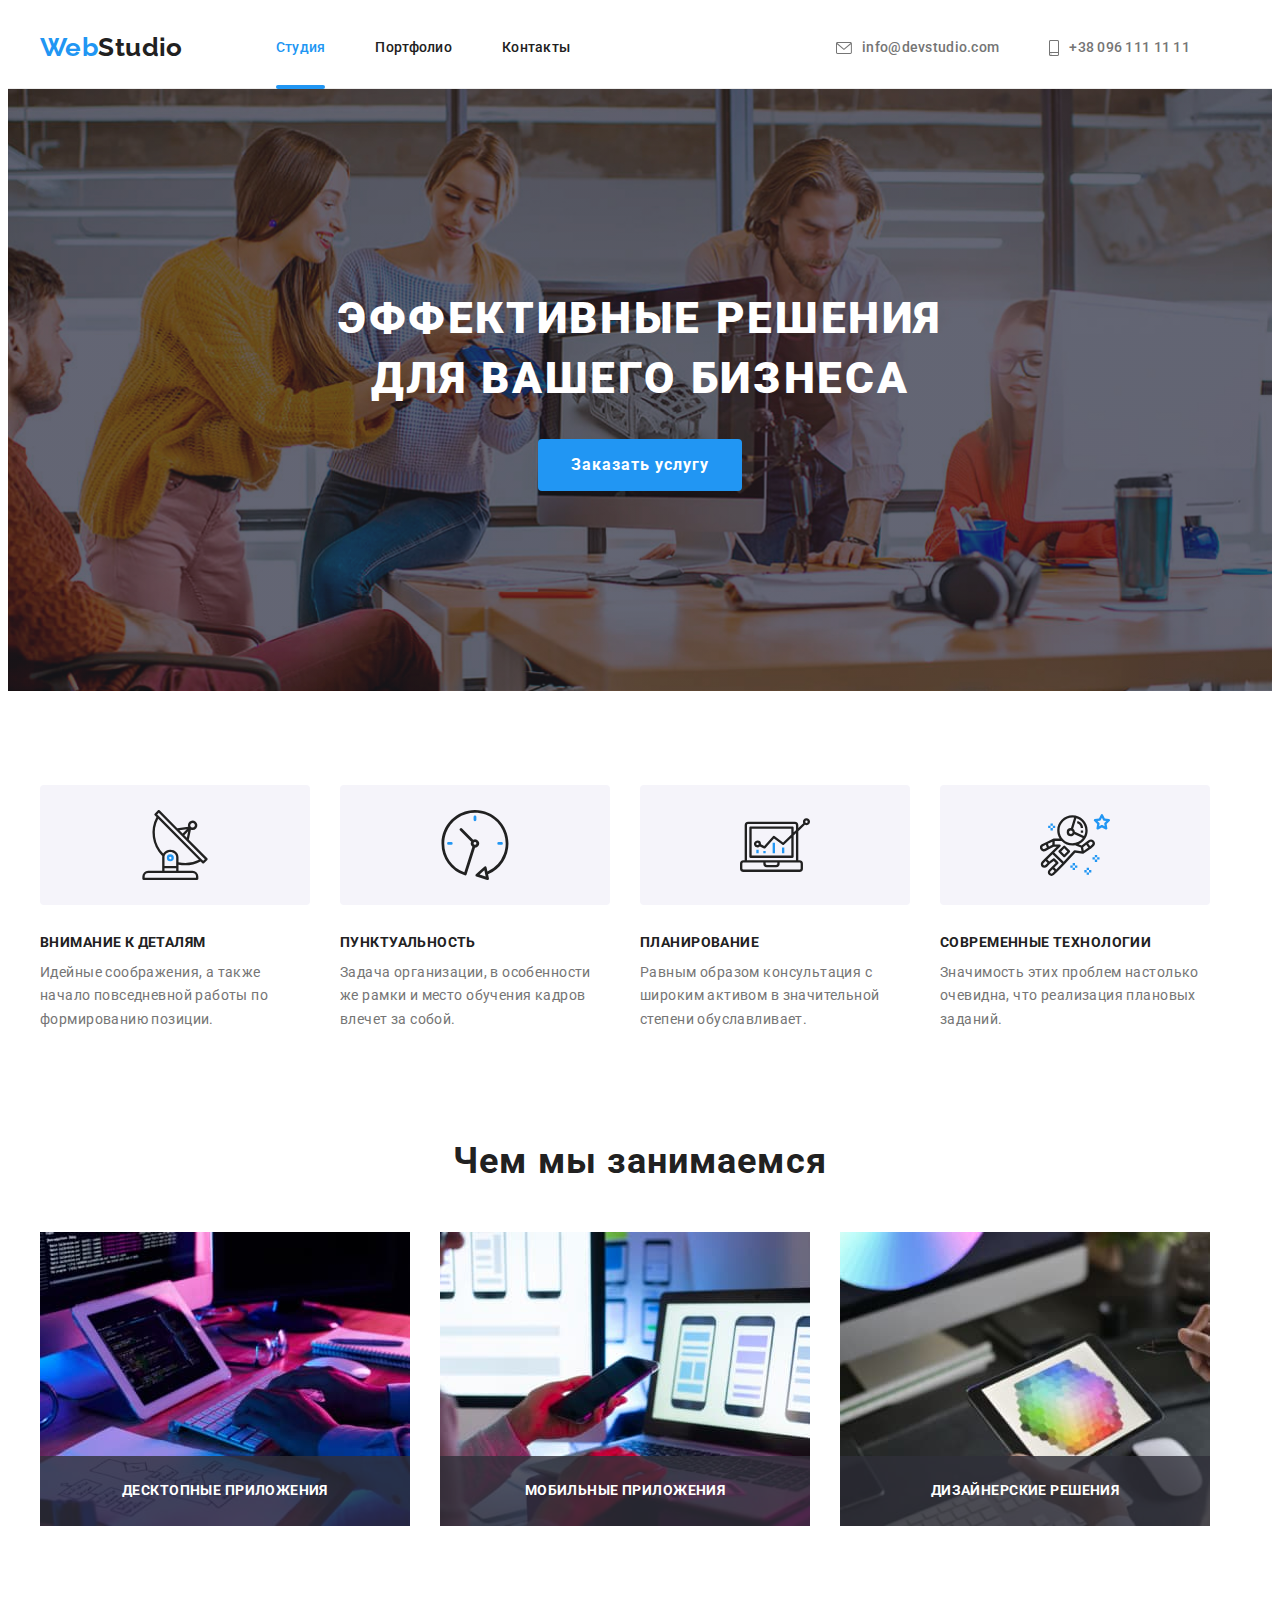
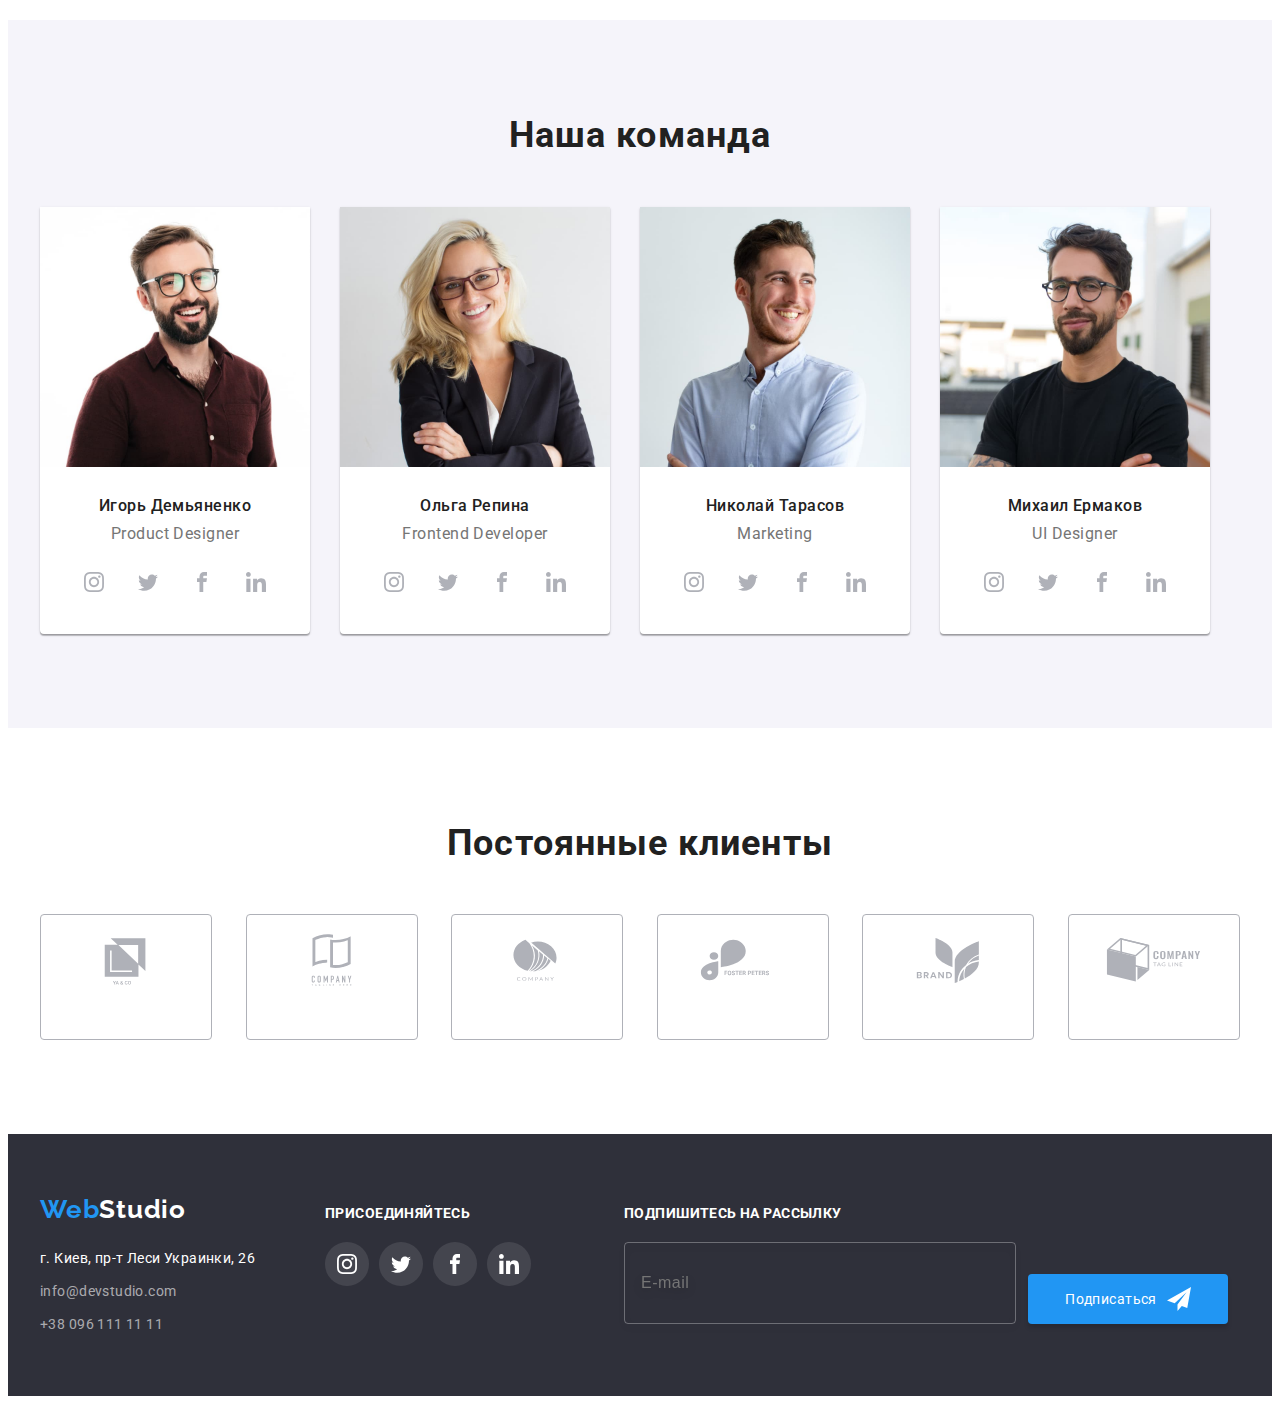
==== commit 37437443: "add bem v2" ====
--- a/index.html
+++ b/index.html
@@ -13,9 +13,9 @@
    
     <!-- Шапка сайта -->
     <header class="header">
-        <div class="container main-menu">
+        <div class="container">
             <nav class="nav">
-                <a href="./index.html" class="logo nav__logo">Web<span class="half-logo">Studio</span></a>
+                <a href="./index.html" class="nav__logo">Web<span class="nav__logo--second-part">Studio</span></a>
 
                 <ul class="site-nav">
                     <li class="site-nav__item item"><a href="./index.html" class="site-nav__link list current">Студия
@@ -48,7 +48,7 @@
         <section class="hero">
             <div class="container">
                 <h1 class="hero__title">Эффективные решения для вашего бизнеса</h1>
-                <button type="button" class="button hero__button" data-modal-open>Заказать услугу</button>
+                <button type="button" class="hero__button button" data-modal-open>Заказать услугу</button>
             </div>
         </section>
 
@@ -56,42 +56,42 @@
         <section class="feature">
             <div class="container">
                 <h2 class="section-title visually-hidden">Особенности</h2>
-                <ul class="feature-list">
-                    <li class="item">
+                <ul class="feature__list">
+                    <li class="feature__item item">
                         <div class="svg-container">
-                            <svg class="antenna-icon" width="70" height="70">
+                            <svg class="svg-container__icon" width="70" height="70">
                                 <use href="./images/icons.svg#icon-antenna"></use>
                             </svg>
                         </div>
-                        <h3 class="title">Внимание к деталям</h3>
-                        <p class="paragraph">Идейные соображения, а также начало повседневной работы по формированию позиции.</p>
-                    </li>
-                    <li class="item">
+                        <h3 class="feature__title">Внимание к деталям</h3>
+                        <p class="feature__paragraph">Идейные соображения, а также начало повседневной работы по формированию позиции.</p>
+                    </li>
+                    <li class="feature__item item">
                         <div class="svg-container">
-                            <svg class="clock-icon" width="70" height="70">
+                            <svg class="svg-container__icon" width="70" height="70">
                                 <use href="./images/icons.svg#icon-clock"></use>
                             </svg>
                         </div>
-                        <h3 class="title">Пунктуальность</h3>
-                        <p class="paragraph">Задача организации, в особенности же рамки и место обучения кадров влечет за собой.</p>
-                    </li>
-                    <li class="item">
+                        <h3 class="feature__title">Пунктуальность</h3>
+                        <p class="feature__paragraph">Задача организации, в особенности же рамки и место обучения кадров влечет за собой.</p>
+                    </li>
+                    <li class="feature__item item">
                         <div class="svg-container">
-                            <svg class="diagram-icon" width="70" height="70">
+                            <svg class="svg-container__icon" width="70" height="70">
                                 <use href="./images/icons.svg#icon-diagram"></use>
                             </svg>
                         </div>
-                        <h3 class="title">Планирование</h3>
-                        <p class="paragraph">Равным образом консультация с широким активом в значительной степени обуславливает.</p>
-                    </li>
-                    <li class="item">
+                        <h3 class="feature__title">Планирование</h3>
+                        <p class="feature__paragraph">Равным образом консультация с широким активом в значительной степени обуславливает.</p>
+                    </li>
+                    <li class="feature__item item">
                         <div class="svg-container">
-                            <svg class="astronaut-icon" width="70" height="70">
+                            <svg class="svg-container__icon" width="70" height="70">
                                 <use href="./images/icons.svg#icon-astronaut"></use>
                             </svg>
                         </div>
-                        <h3 class="title">Современные технологии</h3>
-                        <p class="paragraph">Значимость этих проблем настолько очевидна, что реализация плановых заданий.</p>
+                        <h3 class="feature__title">Современные технологии</h3>
+                        <p class="feature__paragraph">Значимость этих проблем настолько очевидна, что реализация плановых заданий.</p>
                     </li>
                 </ul>
             </div>
@@ -101,20 +101,18 @@
         <section class="profession">
             <div class="container">
                 <h2 class="section-title">Чем мы занимаемся</h2>
-                <ul class="profession-list">
-                    <li class="item work-tab">
-                      <div class="work-tab">
+                <ul class="profession__list">
+                    <li class="profession__item item">
                         <img src="./images/what_are_we_doing_1.jpg" alt="Создания алгоритмов решения проблем" width="370">
-                        <p class="work-top-text">Десктопные приложения</p>
-                    </div>
-                    </li>
-                    <li class="item work-tab">
+                        <p class="profession__text">Десктопные приложения</p>
+                    </li>
+                    <li class="profession__item item">
                       <img src="./images/what_are_we_doing_2.jpg" alt="Создания адаптивных сайтов" width="370">
-                      <p class="work-top-text">Мобильные приложения</p>
-                    </li>
-                    <li class="item work-tab">
+                      <p class="profession__text">Мобильные приложения</p>
+                    </li>
+                    <li class="profession__item item">
                       <img src="./images/what_are_we_doing_3.jpg" alt="Дизайн сайтов" width="370">
-                      <p class="work-top-text">Дизайнерские решения</p>
+                      <p class="profession__text">Дизайнерские решения</p>
                     </li>
                 </ul>
             </div>
@@ -124,117 +122,117 @@
         <section class="team">
             <div class="container">
                 <h2 class="section-title">Наша команда</h2>
-                <ul class="team-list">
-                    <li class="team-card">
+                <ul class="team__list">
+                    <li class="team__item">
                         <img src="./images/our_team_1.jpg" alt="Игорь Демьяненко" width="270">
-                        <div class="team-container">
+                        <div class="team__container">
                             <h3>Игорь Демьяненко</h3>
                             <p>Product Designer</p>
-                            <ul class="team-soc-list list">
-                                <li class="team-soc-item"><a href="" class="team-soc-link link">
-                                    <svg class="team-soc-icon" width="20" height="20">
+                            <ul class="team-social__list list">
+                                <li class="team-social__item item"><a href="" class="team-social__link link">
+                                    <svg class="team-social__icon" width="20" height="20">
                                         <use href="./images/icons.svg#icon-instagram"></use>
                                     </svg>
                                 </a></li>
-                                <li class="team-soc-item"><a href="" class="team-soc-link link">
-                                    <svg class="team-soc-icon" width="20" height="20">
+                                <li class="team-social__item item"><a href="" class="team-social__link link">
+                                  <svg class="team-social__icon" width="20" height="20">
                                         <use href="./images/icons.svg#icon-twitter"></use>
                                     </svg>
                                 </a></li>
-                                <li class="team-soc-item"><a href="" class="team-soc-link link">
-                                    <svg class="team-soc-icon" width="20" height="20">
+                                <li class="team-social__item item"><a href="" class="team-social__link link">
+                                    <svg class="team-social__icon" width="20" height="20">
                                         <use href="./images/icons.svg#icon-facebook" width="20" height="20"></use>
                                     </svg>
                                 </a></li>
-                                <li class="team-soc-item"><a href="" class="team-soc-link link">
-                                    <svg class="team-soc-icon" width="20" height="20">
+                                <li class="team-social__item item"><a href="" class="team-social__link link">
+                                    <svg class="team-social__icon" width="20" height="20">
                                         <use href="./images/icons.svg#icon-linkedin"></use>
                                     </svg>
                                 </a></li>
                             </ul>
                         </div>
                     </li>
-                    <li class="team-card">
+                    <li class="team__item">
                         <img src="./images/our_team_2.jpg" alt="Ольга Репина" width="270">
-                        <div class="team-container">
+                        <div class="team__container">
                             <h3>Ольга Репина</h3>
                             <p>Frontend Developer</p>
-                            <ul class="team-soc-list list">
-                                <li class="team-soc-item"><a href="" class="team-soc-link link">
-                                    <svg class="team-soc-icon" width="20" height="20">
+                            <ul class="team-social__list list">
+                                <li class="team-social__item item"><a href="" class="team-social__link link">
+                                    <svg class="team-social__icon" width="20" height="20">
                                         <use href="./images/icons.svg#icon-instagram"></use>
                                     </svg>
                                 </a></li>
-                                <li class="team-soc-item"><a href="" class="team-soc-link link">
-                                    <svg class="team-soc-icon" width="20" height="20">
+                                <li class="team-social__item item"><a href="" class="team-social__link link">
+                                    <svg class="team-social__icon" width="20" height="20">
                                         <use href="./images/icons.svg#icon-twitter"></use>
                                     </svg>
                                 </a></li>
-                                <li class="team-soc-item"><a href="" class="team-soc-link link">
-                                    <svg class="team-soc-icon" width="20" height="20">
+                                <li class="team-social__item item"><a href="" class="team-social__link link">
+                                    <svg class="team-social__icon" width="20" height="20">
                                         <use href="./images/icons.svg#icon-facebook" width="20" height="20"></use>
                                     </svg>
                                 </a></li>
-                                <li class="team-soc-item"><a href="" class="team-soc-link link">
-                                    <svg class="team-soc-icon" width="20" height="20">
+                                <li class="team-social__item item"><a href="" class="team-social__link link">
+                                    <svg class="team-social__icon" width="20" height="20">
                                         <use href="./images/icons.svg#icon-linkedin"></use>
                                     </svg>
                                 </a></li>
                             </ul>
                         </div>
                     </li>
-                    <li class="team-card">
+                    <li class="team__item">
                         <img src="./images/our_team_3.jpg" alt="Николай Тарасов" width="270">
-                        <div class="team-container">
+                        <div class="team__container">
                             <h3>Николай Тарасов</h3>
                             <p>Marketing</p>
-                            <ul class="team-soc-list list">
-                                <li class="team-soc-item"><a href="" class="team-soc-link link">
-                                    <svg class="team-soc-icon" width="20" height="20">
+                            <ul class="team-social__list list">
+                                <li class="team-social__item item"><a href="" class="team-social__link link">
+                                    <svg class="team-social__icon" width="20" height="20">
                                         <use href="./images/icons.svg#icon-instagram"></use>
                                     </svg>
                                 </a></li>
-                                <li class="team-soc-item"><a href="" class="team-soc-link link">
-                                    <svg class="team-soc-icon" width="20" height="20">
+                                <li class="team-social__item item"><a href="" class="team-social__link link">
+                                    <svg class="team-social__icon" width="20" height="20">
                                         <use href="./images/icons.svg#icon-twitter"></use>
                                     </svg>
                                 </a></li>
-                                <li class="team-soc-item"><a href="" class="team-soc-link link">
-                                    <svg class="team-soc-icon" width="20" height="20">
+                                <li class="team-social__item item"><a href="" class="team-social__link link">
+                                    <svg class="team-social__icon" width="20" height="20">
                                         <use href="./images/icons.svg#icon-facebook" width="20" height="20"></use>
                                     </svg>
                                 </a></li>
-                                <li class="team-soc-item"><a href="" class="team-soc-link link">
-                                    <svg class="team-soc-icon" width="20" height="20">
+                                <li class="team-social__item item"><a href="" class="team-social__link link">
+                                    <svg class="team-social__icon" width="20" height="20">
                                         <use href="./images/icons.svg#icon-linkedin"></use>
                                     </svg>
                                 </a></li>
                             </ul>
                         </div>
                     </li>
-                    <li class="team-card">
+                    <li class="team__item item">
                         <img src="./images/our_team_4.jpg" alt="Михаил Ермаков" width="270">
-                        <div class="team-container">
+                        <div class="team__container">
                             <h3>Михаил Ермаков</h3>
                             <p>UI Designer</p>
-                            <ul class="team-soc-list list">
-                                <li class="team-soc-item"><a href="" class="team-soc-link link">
-                                    <svg class="team-soc-icon" width="20" height="20">
+                            <ul class="team-social__list list">
+                                <li class="team-social__item item"><a href="" class="team-social__link link">
+                                    <svg class="team-social__icon" width="20" height="20">
                                         <use href="./images/icons.svg#icon-instagram"></use>
                                     </svg>
                                 </a></li>
-                                <li class="team-soc-item"><a href="" class="team-soc-link link">
-                                    <svg class="team-soc-icon" width="20" height="20">
+                                <li class="team-social__item item"><a href="" class="team-social__link link">
+                                    <svg class="team-social__icon" width="20" height="20">
                                         <use href="./images/icons.svg#icon-twitter"></use>
                                     </svg>
                                 </a></li>
-                                <li class="team-soc-item"><a href="" class="team-soc-link link">
-                                    <svg class="team-soc-icon" width="20" height="20">
+                                <li class="team-social__item item"><a href="" class="team-social__link link">
+                                    <svg class="team-social__icon" width="20" height="20">
                                         <use href="./images/icons.svg#icon-facebook" width="20" height="20"></use>
                                     </svg>
                                 </a></li>
-                                <li class="team-soc-item"><a href="" class="team-soc-link link">
-                                    <svg class="team-soc-icon" width="20" height="20">
+                                <li class="team-social__item item"><a href="" class="team-social__link link">
+                                    <svg class="team-social__icon" width="20" height="20">
                                         <use href="./images/icons.svg#icon-linkedin"></use>
                                     </svg>
                                 </a></li>
@@ -247,45 +245,45 @@
         <section class="clients">
           <div class="container">
             <h2 class="section-title">Постоянные клиенты</h2>
-            <ul class="clients-list list">
-              <li class="clients-item">
-                <a href="" class="clients-link link">
-                  <svg class="clients-icon" width="106" height="60">
+            <ul class="clients__list list">
+              <li class="clients__item">
+                <a href="" class="clients__link link">
+                  <svg class="clients__icon" width="106" height="60">
                     <use href="./images/icons.svg#logo-1"></use>
                   </svg>
                 </a>
               </li>
-              <li class="clients-item">
-                <a href="" class="clients-link link">
-                  <svg class="clients-icon" width="106" height="60">
+              <li class="clients__item">
+                <a href="" class="clients__link link">
+                  <svg class="clients__icon" width="106" height="60">
                     <use href="./images/icons.svg#logo-2"></use>
                   </svg>
                 </a>
               </li>
-              <li class="clients-item">
-                <a href="" class="clients-link link">
-                  <svg class="clients-icon" width="106" height="60">
+              <li class="clients__item">
+                <a href="" class="clients__link  link">
+                  <svg class="clients__icon" width="106" height="60">
                     <use href="./images/icons.svg#logo-3"></use>
                   </svg>
                 </a>
               </li>
-              <li class="clients-item">
-                <a href="" class="clients-link link">
-                  <svg class="clients-icon" width="106" height="60">
+              <li class="clients__item">
+                <a href="" class="clients__link  link">
+                  <svg class="clients__icon" width="106" height="60">
                     <use href="./images/icons.svg#logo-4"></use>
                   </svg>
                 </a>
               </li>
-              <li class="clients-item">
-                <a href="" class="clients-link link">
-                  <svg class="clients-icon" width="106" height="60">
+              <li class="clients__item">
+                <a href="" class="clients__link  link">
+                  <svg class="clients__icon" width="106" height="60">
                     <use href="./images/icons.svg#logo-5"></use>
                   </svg>
                 </a>
               </li>
-              <li class="clients-item">
-                <a href="" class="clients-link link">
-                  <svg class="clients-icon" width="106" height="60">
+              <li class="clients__item">
+                <a href="" class="clients__link  link">
+                  <svg class="clients__icon" width="106" height="60">
                     <use href="./images/icons.svg#logo-6"></use>
                   </svg>
                 </a>
--- a/css/main.min.css
+++ b/css/main.min.css
@@ -1 +1 @@
-:root{--primary-text-color:#212121;--primary-bg-color:#FFFFFF;--accent-color:#2196F3;--secondary-text-color:#757575;--secondary-bg-color:#2F303A;--primary-cubic-function: 250ms cubic-bezier(0.4, 0, 0.2, 1);--hero-button-hover-color: #188ce8;--svg-links-color: #afb1b8;--team-background-color: #f5f4fa;--header-border-color: #ececec;--projects-border-color: #eeeeee}body{background:var(--primary-bg-color);color:var(--secondary-text-color);font-family:Roboto,sans-serif;letter-spacing:.03em;font-size:14px}a{text-decoration:none}img{display:block;max-width:100%;height:auto}ul{list-style:none;margin:0;padding:0}.visually-hidden{position:absolute;width:1px;height:1px;margin:-1px;border:0;padding:0;white-space:nowrap;clip-path:inset(100%);clip:rect(0 0 0 0);overflow:hidden}.footer-button,.footer-mail,.footer-soc-link,.team-soc-link,.work-top-text,.svg-container,.contact-nav__link,.header,.nav,.modal-button,.hero__button,.check-text span,.check-text,.close-button{display:flex;align-items:center}.container{width:1200px;padding-left:15px;padding-right:15px;margin-left:auto;margin-right:auto}.backdrop{position:fixed;top:0;left:0;width:100%;height:100%;background-color:rgba(0,0,0,.2);opacity:1;transition:opacity var(--primary-cubic-function)}.backdrop.is-hidden{opacity:0;pointer-events:none}.backdrop.is-hidden .modal{transform:translate(-50%, -50%) scale(0.5)}.modal{position:absolute;top:50%;left:50%;transform:scale(1) translate(-50%, -50%);width:528px;height:581px;background-color:var(--primary-bg-color);box-shadow:0px 1px 3px rgba(0,0,0,.12),0px 1px 1px rgba(0,0,0,.14),0px 2px 1px rgba(0,0,0,.2);border-radius:4px;transition:var(--primary-cubic-function);padding:40px 39px 40px 41px}.modal-title{font-size:20px;line-height:1.04;font-weight:700;color:var(--primary-text-color);margin:0 0 12px 0}.modal-input{width:100%;height:40px;border:1px solid rgba(33,33,33,.2);border-radius:4px;background-color:rgba(0,0,0,0);padding-left:42px;font:inherit}.modal-input:focus,.modal-input:hover{border:1px solid var(--accent-color);outline:rgba(0,0,0,0)}.modal-text{width:100%;height:120px;padding-left:16px;padding-top:12px;border-radius:4px;resize:none;margin-top:4px;background-color:rgba(0,0,0,0);border:1px solid rgba(33,33,33,.2)}.modal-text::placeholder{font-weight:400;font-size:14px;line-height:1.14;letter-spacing:.01em;color:rgba(117,117,117,.5)}.modal-text:focus,.modal-text:hover{border:1px solid var(--accent-color);outline:rgba(0,0,0,0)}.close-button{position:absolute;top:8px;right:8px;justify-content:center;width:30px;height:30px;cursor:pointer;background:var(--primary-bg-color);border:1px solid rgba(0,0,0,.1);border-radius:50%;transition-property:fill;transition:var(--primary-cubic-function)}.close-button:hover,.close-button:focus{fill:var(--accent-color)}.form-icon{position:absolute;top:50%;left:15px;transform:translateY(-50%);display:inline-block;width:18px;height:18px}.modal-input:hover+.form-icon{fill:var(--accent-color)}.modal-input:focus+.form-icon{fill:var(--accent-color)}.form-label{display:block;margin-bottom:4px;font-weight:400;font-size:12px;line-height:1.17;letter-spacing:.01em;color:var(--secondary-text-color)}.input-wrap{position:relative}.form-field{margin-bottom:10px}.check-text{font-weight:400;font-size:14px;line-height:1.71;letter-spacing:.03em;color:var(--secondary-text-color)}.check-text a{color:var(--accent-color);text-decoration-line:underline}.check-text span{margin-right:8px;justify-content:center}.check-icon{border:1px solid var(--primary-text-color);background-color:rgba(0,0,0,0);fill:rgba(0,0,0,0);transition:border var(--primary-cubic-function)}.modal-check{display:flex;justify-content:center;margin-bottom:30px;margin-top:20px}.input-check:checked+.check-text span{background-color:var(--accent-color);border:none}.input-check:checked+.check-text .check-icon,.input-check:hover+.check-text .check-icon{fill:var(--primary-bg-color);border:1px solid var(--accent-color)}.button{border-radius:4px;min-width:200px;padding:10px 32px;background-color:var(--accent-color);cursor:pointer;margin:0 auto;display:block;font-family:inherit;border:1px solid rgba(0,0,0,0)}.hero__button{color:var(--primary-bg-color);text-align:center;font-weight:700;line-height:1.87;font-size:16px;letter-spacing:.06em}.hero__button:hover,.hero__button:focus{background-color:var(--hero-button-hover-color)}.modal-button{border-radius:4px;min-width:200px;color:var(--primary-bg-color);font-weight:700;line-height:1.87;font-size:16px;letter-spacing:.06em;text-align:center;padding:10px 55px 10px 56px;background-color:var(--accent-color);cursor:pointer;margin:0 auto;display:block;font-family:inherit;border:1px solid rgba(0,0,0,0);box-shadow:0px 4px 4px rgba(0,0,0,.15)}.modal-button:hover,.modal-button:focus{background-color:var(--hero-button-hover-color)}.section-title{margin-top:0;margin-bottom:50px;color:var(--primary-text-color);text-align:center;font-weight:700;line-height:1.17;font-size:36px;letter-spacing:.03em}.filtres ul{display:flex;justify-content:center;margin:0 auto 50px}.filtres .item:not(:last-child){margin-right:8px}.filtres button{transition-property:color,background-color;transition-duration:250ms;transition-timing-function:cubic-bezier(0.4, 0, 0.2, 1);padding:6px 22px;border-radius:4px;font-weight:500;font-size:16px;line-height:1.62;text-align:center;letter-spacing:.03em;color:var(--primary-text-color);font-family:inherit;border-style:none;cursor:pointer}.filtres button button:hover,.filtres button button:focus{color:var(--primary-bg-color);background-color:var(--accent-color);box-shadow:0px 1px 1px rgba(0,0,0,.12),0px 4px 4px rgba(0,0,0,.06),1px 4px 6px rgba(0,0,0,.16)}header{border-bottom:1px solid var(--header-border-color);align-items:center;margin-top:0}.main-menu{display:flex}.logo{display:block;margin-right:93px;padding:24px 0 25px 0;color:var(--accent-color);font-family:Raleway,normal;font-size:26px;line-height:1.19;font-weight:700}.half-logo{color:#000}.nav{display:flex}.contact-nav__item{margin-right:50px}.contact-nav__link{padding:32px 0;color:var(--secondary-text-color)}.contact-nav__link:hover,.contact-nav__link:focus{color:var(--accent-color)}.contact-nav__icon{margin-right:10px;fill:currentColor}.site-nav.current{color:var(--accent-color)}.site-nav{display:flex;margin:0}.site-nav .list{position:relative;transition-property:color;transition-duration:250ms;transition-timing-function:cubic-bezier(0.4, 0, 0.2, 1);display:block;padding:32px 0;color:var(--primary-text-color);font-weight:500;line-height:1.14;font-size:14px;letter-spacing:.02em}.site-nav .list:hover,.site-nav .list:focus{color:var(--accent-color)}.site-nav .item+.item{margin-left:50px}.site-nav .list.current::after{position:absolute;bottom:-1px;left:0;content:"";width:100%;height:4px;background-color:var(--accent-color);border-radius:2px}.contact-nav{display:flex;margin-left:auto}.contact-nav .list{display:flex;padding:32px 0;color:var(--secondary-text-color);font-weight:500;line-height:1.14;font-size:14px;letter-spacing:.02em}.contact-nav .item:not(:last-child){margin-right:50px}.site-nav .list.current,.contact-nav .list.current{color:var(--accent-color)}.contact-nav .list:hover,.contact-nav .list:focus{color:var(--accent-color)}.hero{padding:200px 0;text-align:center;background-color:var(--secondary-bg-color);background-image:linear-gradient(rgba(47, 48, 58, 0.4), rgba(47, 48, 58, 0.4)),url(../images/overlay.jpg);background-repeat:no-repeat;background-position:center;background-size:cover;letter-spacing:.06em}.hero__title{padding:0;margin:0 auto 30px auto;width:696px;color:var(--primary-bg-color);font-weight:900;line-height:1.36;font-size:44px;letter-spacing:.06em;text-transform:uppercase;text-align:center;margin-bottom:30px}.feature{padding:94px 0}.feature-list{display:flex;margin:0;padding:0}.feature-list .item{width:270px}.feature-list .title{margin-top:0;margin-bottom:10px;color:var(--primary-text-color);text-transform:uppercase;font-weight:700;line-height:1.14;font-size:14px;letter-spacing:.03em}.feature-list p{margin-top:0;font-size:14px;line-height:1.71;letter-spacing:.03em;color:var(--secondary-text-color)}.feature-list .item+.item{margin-left:30px}.svg-container{justify-content:center;margin-bottom:30px;height:120px;background-color:var(--team-background-color);border-radius:4px}.profession{padding-bottom:94px}.profession ul{display:flex;flex-wrap:wrap}.profession-list .item:not(:last-child){margin-right:30px}.work-tab{position:relative}.work-top-text{position:absolute;bottom:0;left:0;justify-content:center;width:100%;height:70px;margin:0;padding:0;font-weight:700;line-height:1.14;font-size:14px;letter-spacing:.03em;text-transform:uppercase;background-color:rgba(47,48,58,.8);color:var(--primary-bg-color)}.team{padding:94px 0;background-color:var(--team-background-color)}.team ul{display:flex}.team .container{flex-direction:column}.team-card{background:var(--primary-bg-color);width:270px;overflow:hidden;box-shadow:0px 1px 3px rgba(0,0,0,.12),0px 1px 1px rgba(0,0,0,.14),0px 2px 1px rgba(0,0,0,.2);border-radius:0px 0px 4px 4px}.team-card h3{padding:0;margin:0 0 10px 0;font-weight:500;line-height:1.18;font-size:16px;letter-spacing:.03em;text-align:center;color:var(--primary-text-color)}.team-card p{margin:0;padding:0;font-size:16px;line-height:1.18;text-align:center;letter-spacing:.03em;color:var(--secondary-text-color)}.team-list .team-card:not(:last-child){margin-right:30px}.team-container{padding:30px 0}.team-soc-list{display:flex;margin-top:16px;justify-content:center}.team-soc-link{transition-property:color,background-color;transition-duration:250ms;transition-timing-function:cubic-bezier(0.4, 0, 0.2, 1);justify-content:center;width:100%;height:100%;border-radius:50%}.team-soc-link:hover,.team-soc-link:focus{background-color:var(--accent-color)}.team-soc-item{width:44px;height:44px;margin-left:10px}.team-soc-item:first-child{margin-left:0}.team-soc-icon{fill:var(--svg-links-color)}.team-soc-link:hover .team-soc-icon,.team-soc-link:focus .team-soc-icon{fill:var(--primary-bg-color)}.clients{padding:94px 0;background:var(--primary-bg-color)}.clients-list{display:flex;flex-wrap:wrap;justify-content:space-between}.clients-link{transition-property:color,background-color;transition-duration:250ms;transition-timing-function:cubic-bezier(0.4, 0, 0.2, 1);display:flex;width:170px;height:92px;padding-top:16px;padding-bottom:16px;justify-content:center;border:1px solid var(--svg-links-color);border-radius:4px;color:var(--svg-links-color)}.clients-link:hover,.clients-link:focus{border:1px solid var(--accent-color);color:var(--accent-color);outline:none}.clients-icon{fill:currentColor}.footer{padding-top:60px;padding-bottom:60px;background-color:var(--secondary-bg-color)}.footer-flex{display:flex;align-items:baseline}.footer-half-logo{color:var(--accent-color)}.footer-logo{display:inline-block;margin-bottom:20px;font-family:"Raleway";font-weight:700;line-height:1.2;font-size:26px;letter-spacing:.03em;color:var(--primary-bg-color)}address{font-style:normal;margin:0}.footer-address{margin:0 0 9px 0;font-size:14px;line-height:1.72;letter-spacing:.03em;color:var(--primary-bg-color)}.footer-post,.footer-tel{font-size:14px;line-height:1.72;letter-spacing:.03em;color:rgba(255,255,255,.6)}.footer-post:hover,.footer-post:focus,.footer-tel:hover,.footer-tel:focus{color:var(--accent-color)}.footer-soc{margin-left:70px}.footer-soc-list{display:flex}.footer-item:not(:last-child){margin-bottom:9px}.footer-soc-title,.footer-mailing-title{margin-bottom:20px;margin-top:0;font-size:14px;line-height:1.14;letter-spacing:.03em;text-transform:uppercase;color:var(--primary-bg-color)}.footer-soc-item{width:44px;height:44px;margin-left:10px}.footer-soc-item:first-child{margin-left:0}.footer-soc-link{transition-property:color,background-color;transition-duration:250ms;transition-timing-function:cubic-bezier(0.4, 0, 0.2, 1);justify-content:center;width:100%;height:100%;border-radius:50%;color:var(--primary-bg-color);background-image:radial-gradient(rgba(255, 255, 255, 0.1), rgba(255, 255, 255, 0.1))}.footer-soc-link:hover,.footer-soc-link:focus{background-color:var(--accent-color);color:var(--primary-bg-color)}.footer-soc-icon{fill:currentColor}.form-mailing{display:flex;align-items:flex-end}.footer-mail-icon{fill:currentColor;padding-left:10px;align-items:center;justify-content:center}.footer-mail{width:358px;height:50px;border:1px solid rgba(255,255,255,.3);filter:drop-shadow(0px 4px 4px rgba(0, 0, 0, 0.15));border-radius:4px;background-color:rgba(0,0,0,0);padding:15px 16px;font-weight:400;line-height:1.25;font-size:16px;letter-spacing:.03em;color:rgba(255,255,255,.6)}.footer-mailing{margin-left:93px}.footer-button{justify-content:center;padding:0;width:200px;height:50px;background:var(--accent-color);box-shadow:0px 4px 4px rgba(0,0,0,.15);border-radius:4px;cursor:pointer;margin-left:12px;color:var(--primary-bg-color);font-size:14px;line-height:1.72;letter-spacing:.03em;font:inherit}.send-icon{margin-left:10px}.portfolio{padding:94px 0}.portfolio-list{display:flex;flex-wrap:wrap}.card-set-item{background:var(--primary-bg-color);margin-right:30px;margin-bottom:30px;outline:1px solid var(--projects-border-color)}.card-set-item h2{margin:4px 0 0 0;padding:0;color:var(--primary-text-color);font-weight:700;line-height:2;font-size:16px;letter-spacing:.06em}.card-set-item:nth-child(3n){margin-right:0}.card-set-item:nth-last-child(-n+3){margin-bottom:0}.card-set-item:hover,.card-set-item:focus{box-shadow:0px 1px 1px rgba(0,0,0,.12),0px 4px 4px rgba(0,0,0,.06),1px 4px 6px rgba(0,0,0,.16)}.portfolio-description{padding:20px 24px}.portfolio-title{margin:0 0 0 0;font-size:16px;line-height:1.87;letter-spacing:.03em;color:var(--secondary-text-color)}.portfolio-border{padding:20px 24px;border:1px solid #eee;border-top:none}.portfolio-link{display:block;transition-property:box-shadow;transition-duration:250ms;transition-timing-function:cubic-bezier(0.4, 0, 0.2, 1)}.portfolio-link:hover,.portfolio-link:focus{box-shadow:0px 1px 1px rgba(0,0,0,.12),0px 4px 4px rgba(0,0,0,.06),1px 4px 6px rgba(0,0,0,.16)}.overlay-container{position:relative;overflow:hidden}.portfolio-top-text{position:absolute;top:0;left:0;transform:translateY(100%);transition-property:transform;transition:var(--primary-cubic-function);padding:63px 24px;width:100%;height:100%;margin:0 0 0 0;font-size:18px;line-height:1.56;letter-spacing:.03em;color:var(--primary-bg-color);background-color:rgba(33,150,243,.9)}.portfolio-link:hover .portfolio-top-text,.portfolio-link:focus .portfolio-top-text{transform:translateY(0)}/*# sourceMappingURL=main.min.css.map */+:root{--primary-text-color:#212121;--primary-bg-color:#FFFFFF;--accent-color:#2196F3;--secondary-text-color:#757575;--secondary-bg-color:#2F303A;--primary-cubic-function: 250ms cubic-bezier(0.4, 0, 0.2, 1);--hero-button-hover-color: #188ce8;--svg-links-color: #afb1b8;--team-background-color: #f5f4fa;--header-border-color: #ececec;--projects-border-color: #eeeeee}body{background:var(--primary-bg-color);color:var(--secondary-text-color);font-family:Roboto,sans-serif;letter-spacing:.03em;font-size:14px}a{text-decoration:none}img{display:block;max-width:100%;height:auto}ul{list-style:none;margin:0;padding:0}.visually-hidden{position:absolute;width:1px;height:1px;margin:-1px;border:0;padding:0;white-space:nowrap;clip-path:inset(100%);clip:rect(0 0 0 0);overflow:hidden}.footer-button,.footer-mail,.footer-soc-link,.team-social__link,.profession__text,.svg-container,.contact-nav__link,.nav,header,.modal-button,.hero__button,.check-text span,.check-text,.close-button{display:flex;align-items:center}.container{width:1200px;padding-left:15px;padding-right:15px;margin-left:auto;margin-right:auto}.backdrop{position:fixed;top:0;left:0;width:100%;height:100%;background-color:rgba(0,0,0,.2);opacity:1;transition:opacity var(--primary-cubic-function)}.backdrop.is-hidden{opacity:0;pointer-events:none}.backdrop.is-hidden .modal{transform:translate(-50%, -50%) scale(0.5)}.modal{position:absolute;top:50%;left:50%;transform:scale(1) translate(-50%, -50%);width:528px;height:581px;background-color:var(--primary-bg-color);box-shadow:0px 1px 3px rgba(0,0,0,.12),0px 1px 1px rgba(0,0,0,.14),0px 2px 1px rgba(0,0,0,.2);border-radius:4px;transition:var(--primary-cubic-function);padding:40px 39px 40px 41px}.modal-title{font-size:20px;line-height:1.04;font-weight:700;color:var(--primary-text-color);margin:0 0 12px 0}.modal-input{width:100%;height:40px;border:1px solid rgba(33,33,33,.2);border-radius:4px;background-color:rgba(0,0,0,0);padding-left:42px;font:inherit}.modal-input:focus,.modal-input:hover{border:1px solid var(--accent-color);outline:rgba(0,0,0,0)}.modal-text{width:100%;height:120px;padding-left:16px;padding-top:12px;border-radius:4px;resize:none;margin-top:4px;background-color:rgba(0,0,0,0);border:1px solid rgba(33,33,33,.2)}.modal-text::placeholder{font-weight:400;font-size:14px;line-height:1.14;letter-spacing:.01em;color:rgba(117,117,117,.5)}.modal-text:focus,.modal-text:hover{border:1px solid var(--accent-color);outline:rgba(0,0,0,0)}.close-button{position:absolute;top:8px;right:8px;justify-content:center;width:30px;height:30px;cursor:pointer;background:var(--primary-bg-color);border:1px solid rgba(0,0,0,.1);border-radius:50%;transition-property:fill;transition:var(--primary-cubic-function)}.close-button:hover,.close-button:focus{fill:var(--accent-color)}.form-icon{position:absolute;top:50%;left:15px;transform:translateY(-50%);display:inline-block;width:18px;height:18px}.modal-input:hover+.form-icon{fill:var(--accent-color)}.modal-input:focus+.form-icon{fill:var(--accent-color)}.form-label{display:block;margin-bottom:4px;font-weight:400;font-size:12px;line-height:1.17;letter-spacing:.01em;color:var(--secondary-text-color)}.input-wrap{position:relative}.form-field{margin-bottom:10px}.check-text{font-weight:400;font-size:14px;line-height:1.71;letter-spacing:.03em;color:var(--secondary-text-color)}.check-text a{color:var(--accent-color);text-decoration-line:underline}.check-text span{margin-right:8px;justify-content:center}.check-icon{border:1px solid var(--primary-text-color);background-color:rgba(0,0,0,0);fill:rgba(0,0,0,0);transition:border var(--primary-cubic-function)}.modal-check{display:flex;justify-content:center;margin-bottom:30px;margin-top:20px}.input-check:checked+.check-text span{background-color:var(--accent-color);border:none}.input-check:checked+.check-text .check-icon,.input-check:hover+.check-text .check-icon{fill:var(--primary-bg-color);border:1px solid var(--accent-color)}.button{border-radius:4px;min-width:200px;padding:10px 32px;background-color:var(--accent-color);cursor:pointer;margin:0 auto;display:block;font-family:inherit;border:1px solid rgba(0,0,0,0)}.hero__button{color:var(--primary-bg-color);text-align:center;font-weight:700;line-height:1.87;font-size:16px;letter-spacing:.06em}.hero__button:hover,.hero__button:focus{background-color:var(--hero-button-hover-color)}.modal-button{border-radius:4px;min-width:200px;color:var(--primary-bg-color);font-weight:700;line-height:1.87;font-size:16px;letter-spacing:.06em;text-align:center;padding:10px 55px 10px 56px;background-color:var(--accent-color);cursor:pointer;margin:0 auto;display:block;font-family:inherit;border:1px solid rgba(0,0,0,0);box-shadow:0px 4px 4px rgba(0,0,0,.15)}.modal-button:hover,.modal-button:focus{background-color:var(--hero-button-hover-color)}.section-title{margin-top:0;margin-bottom:50px;color:var(--primary-text-color);text-align:center;font-weight:700;line-height:1.17;font-size:36px;letter-spacing:.03em}.filtres ul{display:flex;justify-content:center;margin:0 auto 50px}.filtres .item:not(:last-child){margin-right:8px}.filtres button{transition-property:color,background-color;transition-duration:250ms;transition-timing-function:cubic-bezier(0.4, 0, 0.2, 1);padding:6px 22px;border-radius:4px;font-weight:500;font-size:16px;line-height:1.62;text-align:center;letter-spacing:.03em;color:var(--primary-text-color);font-family:inherit;border-style:none;cursor:pointer}.filtres button button:hover,.filtres button button:focus{color:var(--primary-bg-color);background-color:var(--accent-color);box-shadow:0px 1px 1px rgba(0,0,0,.12),0px 4px 4px rgba(0,0,0,.06),1px 4px 6px rgba(0,0,0,.16)}header{border-bottom:1px solid var(--header-border-color);align-items:center;margin-top:0}header .container{display:flex}.nav{display:flex}.nav__logo{display:block;margin-right:93px;padding:24px 0 25px 0;color:var(--accent-color);font-family:Raleway,normal;font-size:26px;line-height:1.19;font-weight:700}.nav__logo--second-part{color:var(--primary-text-color)}.contact-nav__item{margin-right:50px}.contact-nav__link{padding:32px 0;color:var(--secondary-text-color)}.contact-nav__link:hover,.contact-nav__link:focus{color:var(--accent-color)}.contact-nav__icon{margin-right:10px;fill:currentColor}.site-nav.current{color:var(--accent-color)}.site-nav{display:flex;margin:0}.site-nav .list{position:relative;transition-property:color;transition-duration:250ms;transition-timing-function:cubic-bezier(0.4, 0, 0.2, 1);display:block;padding:32px 0;color:var(--primary-text-color);font-weight:500;line-height:1.14;font-size:14px;letter-spacing:.02em}.site-nav .list:hover,.site-nav .list:focus{color:var(--accent-color)}.site-nav .item+.item{margin-left:50px}.site-nav .list.current::after{position:absolute;bottom:-1px;left:0;content:"";width:100%;height:4px;background-color:var(--accent-color);border-radius:2px}.contact-nav{display:flex;margin-left:auto}.contact-nav .list{display:flex;padding:32px 0;color:var(--secondary-text-color);font-weight:500;line-height:1.14;font-size:14px;letter-spacing:.02em}.contact-nav .item:not(:last-child){margin-right:50px}.site-nav .list.current,.contact-nav .list.current{color:var(--accent-color)}.contact-nav .list:hover,.contact-nav .list:focus{color:var(--accent-color)}.hero{padding:200px 0;text-align:center;background-color:var(--secondary-bg-color);background-image:linear-gradient(rgba(47, 48, 58, 0.4), rgba(47, 48, 58, 0.4)),url(../images/overlay.jpg);background-repeat:no-repeat;background-position:center;background-size:cover;letter-spacing:.06em}.hero__title{padding:0;margin:0 auto 30px auto;width:696px;color:var(--primary-bg-color);font-weight:900;line-height:1.36;font-size:44px;letter-spacing:.06em;text-transform:uppercase;text-align:center;margin-bottom:30px}.feature{padding:94px 0}.feature__list{display:flex;margin:0;padding:0}.feature__list .feature__item{width:270px}.feature__list .feature__title{margin-top:0;margin-bottom:10px;color:var(--primary-text-color);text-transform:uppercase;font-weight:700;line-height:1.14;font-size:14px;letter-spacing:.03em}.feature__list .feature__paragraph{margin-top:0;font-size:14px;line-height:1.71;letter-spacing:.03em;color:var(--secondary-text-color)}.feature__list .feature__item+.feature__item{margin-left:30px}.svg-container{justify-content:center;margin-bottom:30px;height:120px;background-color:var(--team-background-color);border-radius:4px}.profession{padding-bottom:94px}.profession ul{display:flex;flex-wrap:wrap}.profession__list .profession__item:not(:last-child){margin-right:30px}.profession__item{position:relative}.profession__text{position:absolute;bottom:0;left:0;justify-content:center;width:100%;height:70px;margin:0;padding:0;font-weight:700;line-height:1.14;font-size:14px;letter-spacing:.03em;text-transform:uppercase;background-color:rgba(47,48,58,.8);color:var(--primary-bg-color)}.team{padding:94px 0;background-color:var(--team-background-color)}.team ul{display:flex}.team .team__container{flex-direction:column}.team__item{background:var(--primary-bg-color);width:270px;overflow:hidden;box-shadow:0px 1px 3px rgba(0,0,0,.12),0px 1px 1px rgba(0,0,0,.14),0px 2px 1px rgba(0,0,0,.2);border-radius:0px 0px 4px 4px}.team__item h3{padding:0;margin:0 0 10px 0;font-weight:500;line-height:1.18;font-size:16px;letter-spacing:.03em;text-align:center;color:var(--primary-text-color)}.team__item p{margin:0;padding:0;font-size:16px;line-height:1.18;text-align:center;letter-spacing:.03em;color:var(--secondary-text-color)}.team__list .team__item:not(:last-child){margin-right:30px}.team__container{padding:30px 0}.team-social__list{display:flex;margin-top:16px;justify-content:center}.team-social__link{transition-property:color,background-color;transition-duration:250ms;transition-timing-function:cubic-bezier(0.4, 0, 0.2, 1);justify-content:center;width:100%;height:100%;border-radius:50%}.team-social__link:hover,.team-social__link:focus{background-color:var(--accent-color)}.team-social__item{width:44px;height:44px;margin-left:10px}.team-social__item:first-child{margin-left:0}.team-social__icon{fill:var(--svg-links-color)}.team-social__link:hover .team-social__icon,.team-social__link:focus .team-social__icon{fill:var(--primary-bg-color)}.clients{padding:94px 0;background:var(--primary-bg-color)}.clients__list{display:flex;flex-wrap:wrap;justify-content:space-between}.clients__link{transition-property:color,background-color;transition-duration:250ms;transition-timing-function:cubic-bezier(0.4, 0, 0.2, 1);display:flex;width:170px;height:92px;padding-top:16px;padding-bottom:16px;justify-content:center;border:1px solid var(--svg-links-color);border-radius:4px;color:var(--svg-links-color)}.clients__link:hover,.clients__link:focus{border:1px solid var(--accent-color);color:var(--accent-color);outline:none}.clients__icon{fill:currentColor}.footer{padding-top:60px;padding-bottom:60px;background-color:var(--secondary-bg-color)}.footer-flex{display:flex;align-items:baseline}.footer-half-logo{color:var(--accent-color)}.footer-logo{display:inline-block;margin-bottom:20px;font-family:"Raleway";font-weight:700;line-height:1.2;font-size:26px;letter-spacing:.03em;color:var(--primary-bg-color)}address{font-style:normal;margin:0}.footer-address{margin:0 0 9px 0;font-size:14px;line-height:1.72;letter-spacing:.03em;color:var(--primary-bg-color)}.footer-post,.footer-tel{font-size:14px;line-height:1.72;letter-spacing:.03em;color:rgba(255,255,255,.6)}.footer-post:hover,.footer-post:focus,.footer-tel:hover,.footer-tel:focus{color:var(--accent-color)}.footer-soc{margin-left:70px}.footer-soc-list{display:flex}.footer-item:not(:last-child){margin-bottom:9px}.footer-soc-title,.footer-mailing-title{margin-bottom:20px;margin-top:0;font-size:14px;line-height:1.14;letter-spacing:.03em;text-transform:uppercase;color:var(--primary-bg-color)}.footer-soc-item{width:44px;height:44px;margin-left:10px}.footer-soc-item:first-child{margin-left:0}.footer-soc-link{transition-property:color,background-color;transition-duration:250ms;transition-timing-function:cubic-bezier(0.4, 0, 0.2, 1);justify-content:center;width:100%;height:100%;border-radius:50%;color:var(--primary-bg-color);background-image:radial-gradient(rgba(255, 255, 255, 0.1), rgba(255, 255, 255, 0.1))}.footer-soc-link:hover,.footer-soc-link:focus{background-color:var(--accent-color);color:var(--primary-bg-color)}.footer-soc-icon{fill:currentColor}.form-mailing{display:flex;align-items:flex-end}.footer-mail-icon{fill:currentColor;padding-left:10px;align-items:center;justify-content:center}.footer-mail{width:358px;height:50px;border:1px solid rgba(255,255,255,.3);filter:drop-shadow(0px 4px 4px rgba(0, 0, 0, 0.15));border-radius:4px;background-color:rgba(0,0,0,0);padding:15px 16px;font-weight:400;line-height:1.25;font-size:16px;letter-spacing:.03em;color:rgba(255,255,255,.6)}.footer-mailing{margin-left:93px}.footer-button{justify-content:center;padding:0;width:200px;height:50px;background:var(--accent-color);box-shadow:0px 4px 4px rgba(0,0,0,.15);border-radius:4px;cursor:pointer;margin-left:12px;color:var(--primary-bg-color);font-size:14px;line-height:1.72;letter-spacing:.03em;font:inherit;display:flex}.send-icon{margin-left:10px}.portfolio{padding:94px 0}.portfolio-list{display:flex;flex-wrap:wrap}.card-set-item{background:var(--primary-bg-color);margin-right:30px;margin-bottom:30px;outline:1px solid var(--projects-border-color)}.card-set-item h2{margin:4px 0 0 0;padding:0;color:var(--primary-text-color);font-weight:700;line-height:2;font-size:16px;letter-spacing:.06em}.card-set-item:nth-child(3n){margin-right:0}.card-set-item:nth-last-child(-n+3){margin-bottom:0}.card-set-item:hover,.card-set-item:focus{box-shadow:0px 1px 1px rgba(0,0,0,.12),0px 4px 4px rgba(0,0,0,.06),1px 4px 6px rgba(0,0,0,.16)}.portfolio-description{padding:20px 24px}.portfolio-title{margin:0 0 0 0;font-size:16px;line-height:1.87;letter-spacing:.03em;color:var(--secondary-text-color)}.portfolio-border{padding:20px 24px;border:1px solid #eee;border-top:none}.portfolio-link{display:block;transition-property:box-shadow;transition-duration:250ms;transition-timing-function:cubic-bezier(0.4, 0, 0.2, 1)}.portfolio-link:hover,.portfolio-link:focus{box-shadow:0px 1px 1px rgba(0,0,0,.12),0px 4px 4px rgba(0,0,0,.06),1px 4px 6px rgba(0,0,0,.16)}.overlay-container{position:relative;overflow:hidden}.portfolio-top-text{position:absolute;top:0;left:0;transform:translateY(100%);transition-property:transform;transition:var(--primary-cubic-function);padding:63px 24px;width:100%;height:100%;margin:0 0 0 0;font-size:18px;line-height:1.56;letter-spacing:.03em;color:var(--primary-bg-color);background-color:rgba(33,150,243,.9)}.portfolio-link:hover .portfolio-top-text,.portfolio-link:focus .portfolio-top-text{transform:translateY(0)}/*# sourceMappingURL=main.min.css.map */